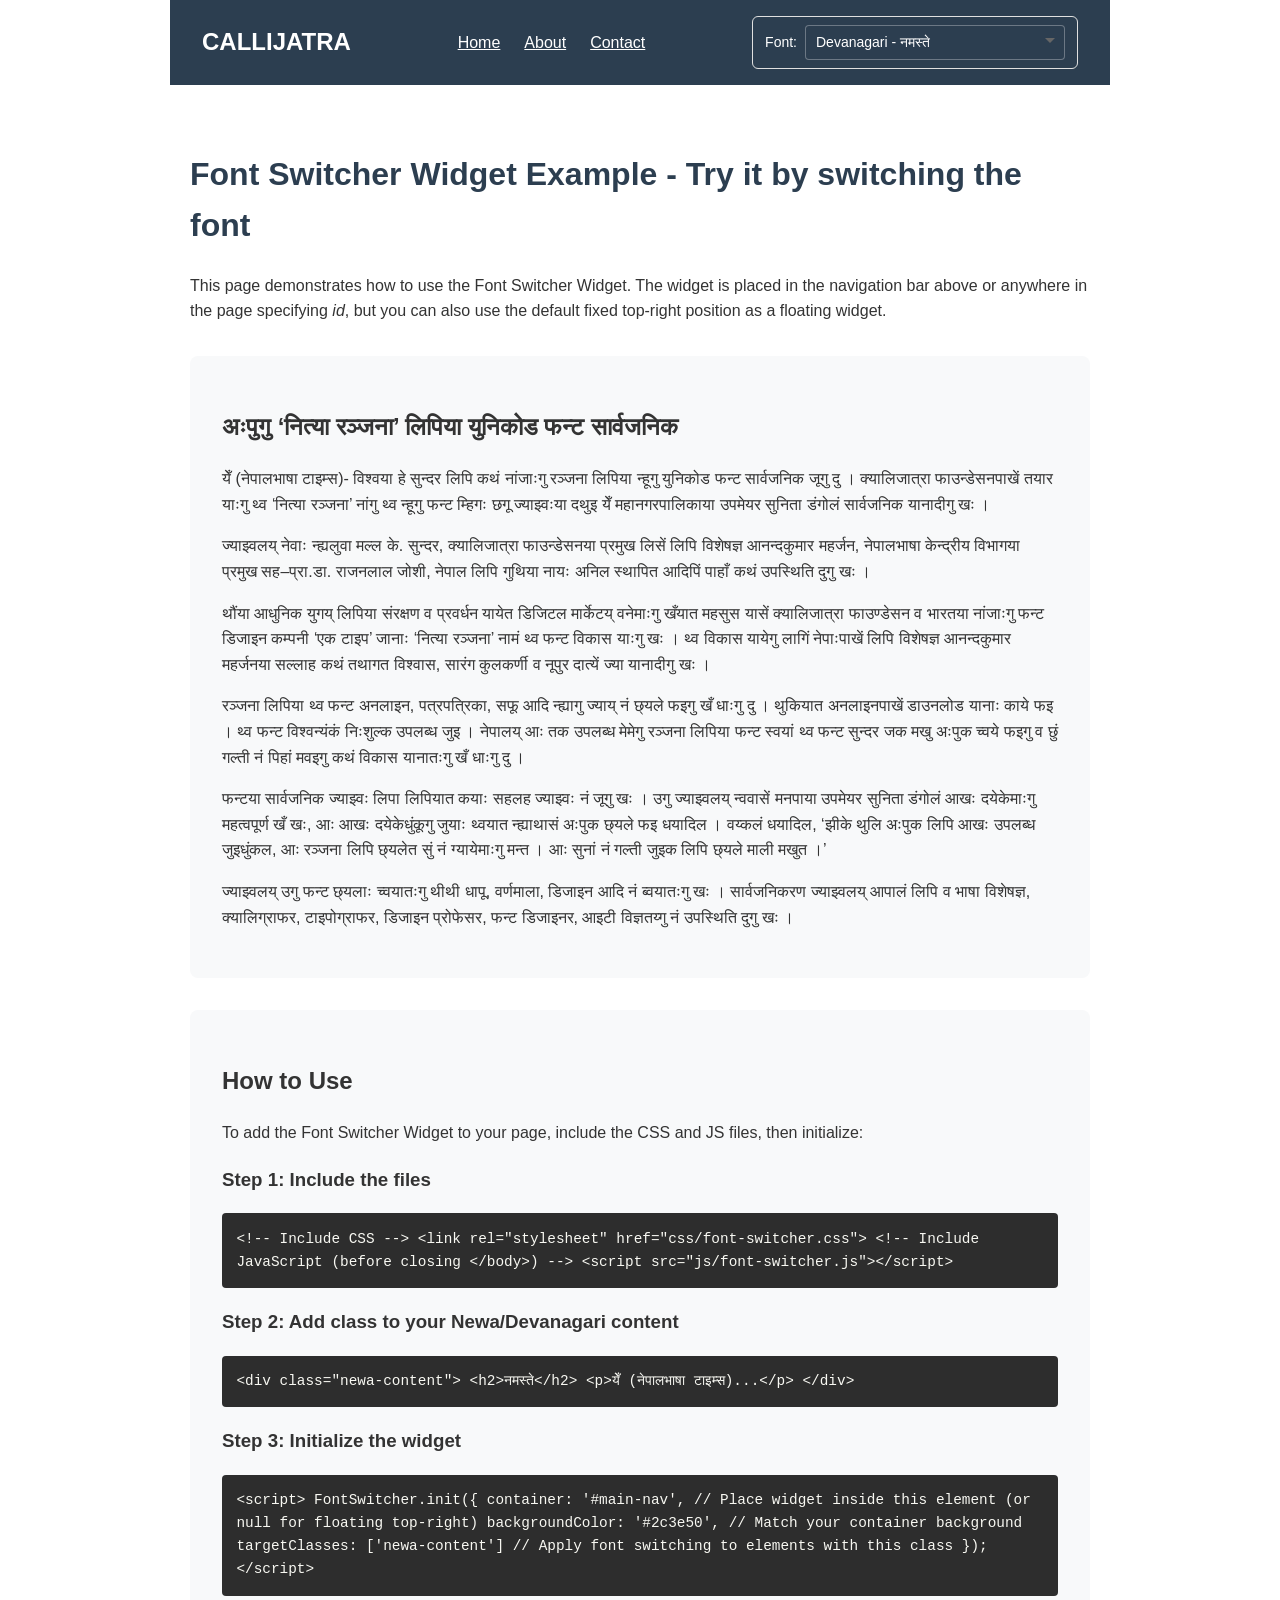
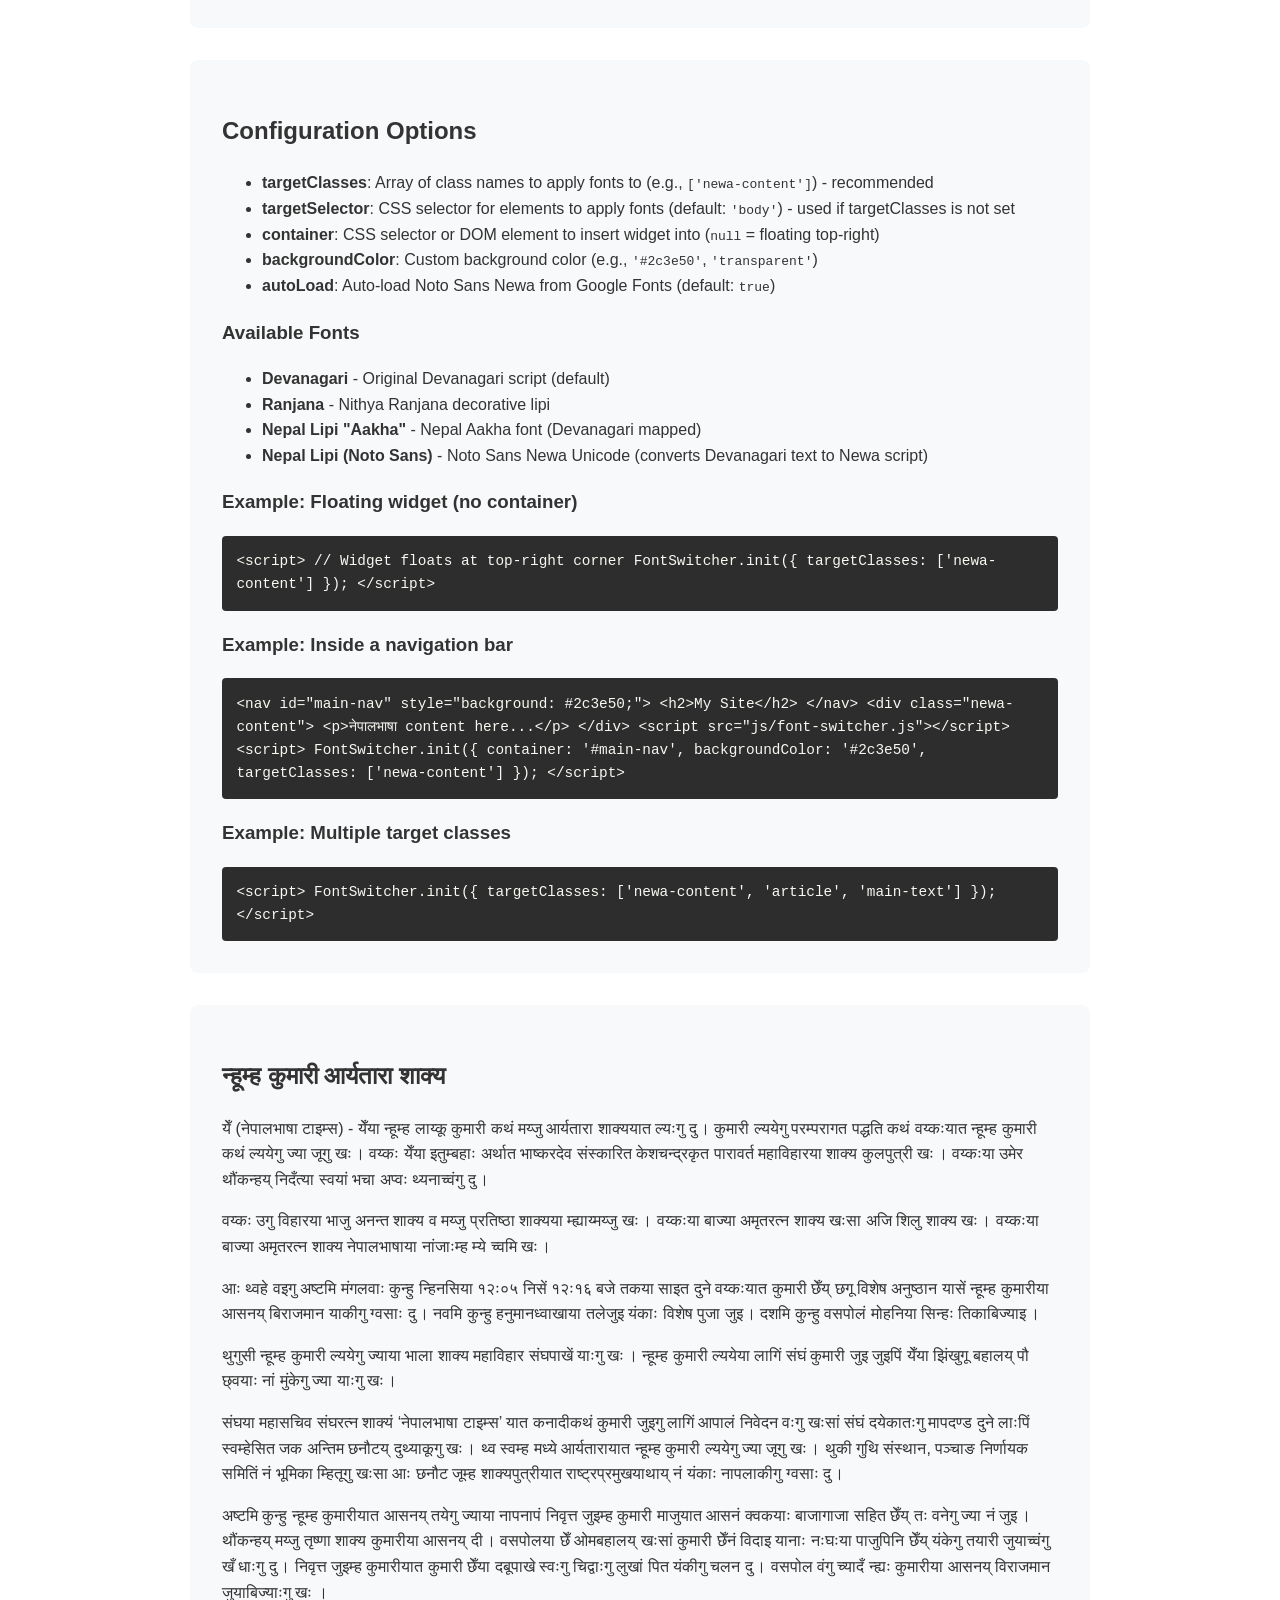
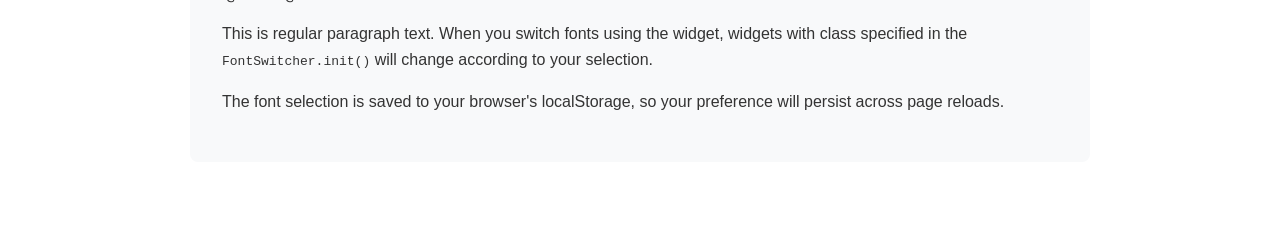
==== demo/index.html @ da8962c3 "Add custom font dropdown with previews, use NithyaRanjana and NepalAakha fonts - Replace select drop" ====
<!DOCTYPE html>
<html lang="en">
<head>
  <meta charset="UTF-8">
  <meta name="viewport" content="width=device-width, initial-scale=1.0">
  <title>Font Switcher Widget - Example</title>
  
  <!-- Include the font switcher CSS -->
  <link rel="stylesheet" href="css/font-switcher.css">
  
  <style>
    /* Your existing page styles */
    body {
      font-family: -apple-system, BlinkMacSystemFont, 'Segoe UI', Roboto, Oxygen, Ubuntu, Cantarell, sans-serif;
      max-width: 900px;
      margin: 0 auto;
      padding: 40px 20px;
      line-height: 1.6;
      color: #333;
      background: #fff;
    }
    
    /* Navigation bar example */
    .nav-bar {
      background: #2c3e50;
      color: white;
      padding: 1em 2em;
      margin: -40px -20px 2em -20px;
      display: flex;
      justify-content: space-between;
      align-items: center;
    }
    
    .nav-bar h2 {
      margin: 0;
      color: white;
    }
    
    .nav-links {
      display: flex;
      gap: 1.5em;
      list-style: none;
      margin: 0;
      padding: 0;
    }
    
    h1 {
      color: #2c3e50;
      margin-top: 2em;
    }
    
    .content {
      background: #f8f9fa;
      padding: 2em;
      border-radius: 8px;
      margin: 2em 0;
      font-size: 1em;
    }
    
    .code-block {
      background: #2d2d2d;
      color: #f8f8f2;
      padding: 1em;
      border-radius: 4px;
      overflow-x: auto;
      font-family: 'Courier New', monospace;
      font-size: 0.9em;
    }
  </style>
</head>
<body>
  <!-- Example: Navigation bar with font switcher -->
  <nav class="nav-bar" id="main-nav">
    <h2>CALLIJATRA</h2>
    <ul class="nav-links">
      <li><a href="#" style="color: white;">Home</a></li>
      <li><a href="#" style="color: white;">About</a></li>
      <li><a href="#" style="color: white;">Contact</a></li>
      <!-- Font switcher will be inserted here -->
    </ul>
  </nav>

  <header>
    <h1>Font Switcher Widget Example - Try it by switching the font</h1>
    <p>This page demonstrates how to use the Font Switcher Widget. The widget is placed in the navigation bar above or anywhere in the page specifying <em>id</em>, but you can also use the default fixed top-right position as a floating widget.</p>
    <div id="header-content"></div>
</header>

  <div class="content newa-content">
    <h2>अःपुगु ‘नित्या रञ्जना’ लिपिया युनिकोड फन्ट सार्वजनिक</h2>
    <p>येँ (नेपालभाषा टाइम्स)- विश्वया हे सुन्दर लिपि कथं नांजाःगु रञ्जना लिपिया न्हूगु युनिकोड फन्ट सार्वजनिक जूगु दु । क्यालिजात्रा फाउन्डेसनपाखें तयार याःगु थ्व ‘नित्या रञ्जना’ नांगु थ्व न्हूगु फन्ट म्हिगः छगू ज्याझ्वःया दथुइ येँ महानगरपालिकाया उपमेयर सुनिता डंगोलं सार्वजनिक यानादीगु खः ।</p>
    <p>ज्याझ्वलय् नेवाः न्ह्यलुवा मल्ल के. सुन्दर, क्यालिजात्रा फाउन्डेसनया प्रमुख लिसें लिपि विशेषज्ञ आनन्दकुमार महर्जन, नेपालभाषा केन्द्रीय विभागया प्रमुख सह–प्रा.डा. राजनलाल जोशी, नेपाल लिपि गुथिया नायः अनिल स्थापित आदिपिं पाहाँ कथं उपस्थिति दुगु खः ।</p>
    <p>थौंया आधुनिक युगय् लिपिया संरक्षण व प्रवर्धन यायेत डिजिटल मार्केटय् वनेमाःगु खँयात महसुस यासें क्यालिजात्रा फाउण्डेसन व भारतया नांजाःगु फन्ट डिजाइन कम्पनी ‘एक टाइप’ जानाः ‘नित्या रञ्जना’ नामं थ्व फन्ट विकास याःगु खः । थ्व विकास यायेगु लागिं नेपाःपाखें लिपि विशेषज्ञ आनन्दकुमार महर्जनया सल्लाह कथं तथागत विश्वास, सारंग कुलकर्णी व नूपुर दात्यें ज्या यानादीगु खः ।</p>
    <p>रञ्जना लिपिया थ्व फन्ट अनलाइन, पत्रपत्रिका, सफू आदि न्ह्यागु ज्याय् नं छ्यले फइगु खँ धाःगु दु । थुकियात अनलाइनपाखें डाउनलोड यानाः काये फइ । थ्व फन्ट विश्वन्यंकं निःशुल्क उपलब्ध जुइ । नेपालय् आः तक उपलब्ध मेमेगु रञ्जना लिपिया फन्ट स्वयां थ्व फन्ट सुन्दर जक मखु अःपुक च्वये फइगु व छुं गल्ती नं पिहां मवइगु कथं विकास यानातःगु खँ धाःगु दु ।</p>
    <p>फन्टया सार्वजनिक ज्याझ्वः लिपा लिपियात कयाः सहलह ज्याझ्वः नं जूगु खः । उगु ज्याझ्वलय् न्ववासें मनपाया उपमेयर सुनिता डंगोलं आखः दयेकेमाःगु महत्वपूर्ण खँ खः, आः आखः दयेकेधुंकूगु जुयाः थ्वयात न्ह्याथासं अःपुक छ्यले फइ धयादिल । वय्कलं धयादिल, ‘झीके थुलि अःपुक लिपि आखः उपलब्ध जुइधुंकल, आः रञ्जना लिपि छ्यलेत सुं नं ग्यायेमाःगु मन्त । आः सुनां नं गल्ती जुइक लिपि छ्यले माली मखुत ।’</p>
    <p>ज्याझ्वलय् उगु फन्ट छ्यलाः च्वयातःगु थीथी धापू, वर्णमाला, डिजाइन आदि नं ब्वयातःगु खः । सार्वजनिकरण ज्याझ्वलय् आपालं लिपि व भाषा विशेषज्ञ, क्यालिग्राफर, टाइपोग्राफर, डिजाइन प्रोफेसर, फन्ट डिजाइनर, आइटी विज्ञतय्गु नं उपस्थिति दुगु खः ।</p>
</div>

  <div class="content">
    <h2>How to Use</h2>
    <p>To add the Font Switcher Widget to your page, include the CSS and JS files, then initialize:</p>

    <h3>Step 1: Include the files</h3>
    <div class="code-block">
&lt;!-- Include CSS --&gt;
&lt;link rel="stylesheet" href="css/font-switcher.css"&gt;

&lt;!-- Include JavaScript (before closing &lt;/body&gt;) --&gt;
&lt;script src="js/font-switcher.js"&gt;&lt;/script&gt;
    </div>

    <h3>Step 2: Add class to your Newa/Devanagari content</h3>
    <div class="code-block">
&lt;div class="newa-content"&gt;
  &lt;h2&gt;नमस्ते&lt;/h2&gt;
  &lt;p&gt;येँ (नेपालभाषा टाइम्स)...&lt;/p&gt;
&lt;/div&gt;
    </div>

    <h3>Step 3: Initialize the widget</h3>
    <div class="code-block">
&lt;script&gt;
  FontSwitcher.init({
    container: '#main-nav',           // Place widget inside this element (or null for floating top-right)
    backgroundColor: '#2c3e50',       // Match your container background
    targetClasses: ['newa-content']   // Apply font switching to elements with this class
  });
&lt;/script&gt;
    </div>
  </div>

  <div class="content">
    <h2>Configuration Options</h2>
    <ul>
      <li><strong>targetClasses</strong>: Array of class names to apply fonts to (e.g., <code>['newa-content']</code>) - recommended</li>
      <li><strong>targetSelector</strong>: CSS selector for elements to apply fonts (default: <code>'body'</code>) - used if targetClasses is not set</li>
      <li><strong>container</strong>: CSS selector or DOM element to insert widget into (<code>null</code> = floating top-right)</li>
      <li><strong>backgroundColor</strong>: Custom background color (e.g., <code>'#2c3e50'</code>, <code>'transparent'</code>)</li>
      <li><strong>autoLoad</strong>: Auto-load Noto Sans Newa from Google Fonts (default: <code>true</code>)</li>
    </ul>

    <h3>Available Fonts</h3>
    <ul>
      <li><strong>Devanagari</strong> - Original Devanagari script (default)</li>
      <li><strong>Ranjana</strong> - Nithya Ranjana decorative lipi</li>
      <li><strong>Nepal Lipi "Aakha"</strong> - Nepal Aakha font (Devanagari mapped)</li>
      <li><strong>Nepal Lipi (Noto Sans)</strong> - Noto Sans Newa Unicode (converts Devanagari text to Newa script)</li>
    </ul>

    <h3>Example: Floating widget (no container)</h3>
    <div class="code-block">
&lt;script&gt;
  // Widget floats at top-right corner
  FontSwitcher.init({
    targetClasses: ['newa-content']
  });
&lt;/script&gt;
    </div>

    <h3>Example: Inside a navigation bar</h3>
    <div class="code-block">
&lt;nav id="main-nav" style="background: #2c3e50;"&gt;
  &lt;h2&gt;My Site&lt;/h2&gt;
&lt;/nav&gt;

&lt;div class="newa-content"&gt;
  &lt;p&gt;नेपालभाषा content here...&lt;/p&gt;
&lt;/div&gt;

&lt;script src="js/font-switcher.js"&gt;&lt;/script&gt;
&lt;script&gt;
  FontSwitcher.init({
    container: '#main-nav',
    backgroundColor: '#2c3e50',
    targetClasses: ['newa-content']
  });
&lt;/script&gt;
    </div>

    <h3>Example: Multiple target classes</h3>
    <div class="code-block">
&lt;script&gt;
  FontSwitcher.init({
    targetClasses: ['newa-content', 'article', 'main-text']
  });
&lt;/script&gt;
    </div>
  </div>

  <div class="content">
    <h2 class = "newa-content">न्हूम्ह कुमारी आर्यतारा शाक्य</h2>
    <p class = "newa-content">येँ (नेपालभाषा टाइम्स) - येँया न्हूम्ह लाय्कू कुमारी कथं मय्जु आर्यतारा शाक्ययात ल्यःगु दु । कुमारी ल्ययेगु परम्परागत पद्धति कथं वय्कःयात न्हूम्ह कुमारी कथं ल्ययेगु ज्या जूगु खः । वय्कः येँया इतुम्बहाः अर्थात भाष्करदेव संस्कारित केशचन्द्रकृत पारावर्त महाविहारया शाक्य कुलपुत्री खः । वय्कःया उमेर थौंकन्हय् निदँत्या स्वयां भचा अप्वः थ्यनाच्वंगु दु ।</p>
    <p class = "newa-content">वय्कः उगु विहारया भाजु अनन्त शाक्य व मय्जु प्रतिष्ठा शाक्यया म्ह्याय्मय्जु खः । वय्कःया बाज्या अमृतरत्न शाक्य खःसा अजि शिलु शाक्य खः । वय्कःया बाज्या अमृतरत्न शाक्य नेपालभाषाया नांजाःम्ह म्ये च्वमि खः ।</p>
    <p class = "newa-content">आः थ्वहे वइगु अष्टमि मंगलवाः कुन्हु न्हिनसिया १२ः०५ निसें १२ः१६ बजे तकया साइत दुने वय्कःयात कुमारी छेँय् छगू विशेष अनुष्ठान यासें न्हूम्ह कुमारीया आसनय् बिराजमान याकीगु ग्वसाः दु । नवमि कुन्हु हनुमानध्वाखाया तलेजुइ यंकाः विशेष पुजा जुइ । दशमि कुन्हु वसपोलं मोहनिया सिन्हः तिकाबिज्याइ ।</p>
    <p class = "newa-content">थुगुसी न्हूम्ह कुमारी ल्ययेगु ज्याया भाला शाक्य महाविहार संघपाखें याःगु खः । न्हूम्ह कुमारी ल्ययेया लागिं संघं कुमारी जुइ जुइपिं येँया झिंखुगू बहालय् पौ छ्वयाः नां मुंकेगु ज्या याःगु खः ।</p>
    <p class = "newa-content">संघया महासचिव संघरत्न शाक्यं ‘नेपालभाषा टाइम्स’ यात कनादीकथं कुमारी जुइगु लागिं आपालं निवेदन वःगु खःसां संघं दयेकातःगु मापदण्ड दुने लाःपिं स्वम्हेसित जक अन्तिम छनौटय् दुथ्याकूगु खः । थ्व स्वम्ह मध्ये आर्यतारायात न्हूम्ह कुमारी ल्ययेगु ज्या जूगु खः । थुकी गुथि संस्थान, पञ्चाङ निर्णायक समितिं नं भूमिका म्हितूगु खःसा आः छनौट जूम्ह शाक्यपुत्रीयात राष्ट्रप्रमुखयाथाय् नं यंकाः नापलाकीगु ग्वसाः दु ।</p>
    <p class = "newa-content">अष्टमि कुन्हु न्हूम्ह कुमारीयात आसनय् तयेगु ज्याया नापनापं निवृत्त जुइम्ह कुमारी माजुयात आसनं क्वकयाः बाजागाजा सहित छेँय् तः वनेगु ज्या नं जुइ । थौंकन्हय् मय्जु तृष्णा शाक्य कुमारीया आसनय् दी । वसपोलया छेँ ओमबहालय् खःसां कुमारी छेँनं विदाइ यानाः नःघःया पाजुपिनि छेँय् यंकेगु तयारी जुयाच्वंगु खँ धाःगु दु । निवृत्त जुइम्ह कुमारीयात कुमारी छेँया दबूपाखे स्वःगु चिद्वाःगु लुखां पित यंकीगु चलन दु । वसपोल वंगु च्यादँ न्ह्यः कुमारीया आसनय् विराजमान जुयाबिज्याःगु खः ।</p>
    <p>This is regular paragraph text. When you switch fonts using the widget, widgets with class specified in the <code>FontSwitcher.init()</code> will change according to your selection.</p>
    <p>The font selection is saved to your browser's localStorage, so your preference will persist across page reloads.</p>
  </div>

  <!-- Include the font switcher JavaScript -->
  <script src="js/font-switcher.js"></script>
  
  <!-- Initialize the widget -->
  <script>
    // Example: Place widget in navigation bar with matching background
    // Insert into the nav-links ul so it appears with other nav items
    FontSwitcher.init({
      container: '#main-nav',  // Insert into navigation links list
      backgroundColor: '#2c3e50',  // Match navigation background (auto-adjusts text to white)
      targetClasses: ['newa-content']  // Apply fonts to elements with 'content' class
    });
    
    // Alternative: Default fixed position (top-right corner)
    // FontSwitcher.init({
    //   targetClasses: ['content']
    // });
  </script>
</body>
</html>
---- demo/css/font-switcher.css ----
/* Font Switcher Widget Styles */

/* Nithya Ranjana font definitions */
@font-face {
  font-family: 'NithyaRanjana';
  src:  url('https://cdn.staticdelivr.com/gh/callijatra/nithya-ranjana-webfont1/main/fonts/NithyaRanjanaDU-Regular.otf') format('otf'),
        url('https://cdn.staticdelivr.com/gh/callijatra/nithya-ranjana-webfont1/main/fonts/NithyaRanjanaDU-Regular.woff2') format('woff2'),
        url('https://cdn.staticdelivr.com/gh/callijatra/nithya-ranjana-webfont1/main/fonts/NithyaRanjanaDU-Regular.woff') format('woff');
  font-weight: 100;
  font-display: swap;
}
/* Nepa Aakha font */
@font-face {
  font-family: 'NewaAakha';
  src:  url('https://cdn.staticdelivr.com/gh/dibeshpradhan/newa-font-switch-widget/main/demo/font/NEPAL%20AAKHA.otf') format('otf'),
        url('https://cdn.staticdelivr.com/gh/dibeshpradhan/newa-font-switch-widget/main/demo/font/NEPAL%20AAKHA.woff') format('woff'),
        url('https://cdn.staticdelivr.com/gh/dibeshpradhan/newa-font-switch-widget/main/demo/font/NEPAL%20AAKHA.woff2') format('woff2');
  font-weight: 100;
  font-display: swap;
}
/* Noto Sans Newa is loaded via Google Fonts link in JavaScript */

/* Widget container - base styles */
.font-switcher-container {
  display: flex;
  align-items: center;
  gap: 8px;
  background: #ffffff;
  border: 1px solid #e0e0e0;
  border-radius: 6px;
  padding: 8px 12px;
  font-family: -apple-system, BlinkMacSystemFont, 'Segoe UI', Roboto, Oxygen, Ubuntu, Cantarell, sans-serif;
  font-size: 14px;
  line-height: 1.5;
}

/* Fixed positioning (default - top-right corner) */
.font-switcher-fixed {
  position: fixed;
  top: 20px;
  right: 20px;
  z-index: 10000;
  box-shadow: 0 2px 8px rgba(0, 0, 0, 0.1);
}

/* Inline placement (when inserted into a custom container) */
.font-switcher-inline {
  position: relative;
  display: inline-flex;
  box-shadow: none;
  flex-shrink: 0; /* Prevent shrinking in flex containers */
}

/* Widget label */
.font-switcher-label {
  color: #333;
  font-weight: 500;
  margin: 0;
  white-space: nowrap;
}

/* Custom dropdown */
.font-switcher-dropdown {
  position: relative;
  min-width: 260px;
}

.font-switcher-selected {
  padding: 6px 28px 6px 10px;
  border: 1px solid #d0d0d0;
  border-radius: 4px;
  background: #ffffff;
  color: #333;
  font-size: 14px;
  cursor: pointer;
  white-space: nowrap;
  overflow: hidden;
  text-overflow: ellipsis;
  transition: border-color 0.2s, box-shadow 0.2s;
}

.font-switcher-selected::after {
  content: '';
  position: absolute;
  right: 10px;
  top: 50%;
  transform: translateY(-50%);
  border: 5px solid transparent;
  border-top-color: #666;
}

.font-switcher-open .font-switcher-selected::after {
  border-top-color: transparent;
  border-bottom-color: #666;
  transform: translateY(-80%);
}

.font-switcher-selected:hover {
  border-color: #999;
}

.font-switcher-dropdown:focus .font-switcher-selected {
  border-color: #4a90e2;
  box-shadow: 0 0 0 3px rgba(74, 144, 226, 0.1);
}

.font-switcher-options {
  display: none;
  position: absolute;
  top: 100%;
  left: 0;
  right: 0;
  margin-top: 4px;
  background: #ffffff;
  border: 1px solid #d0d0d0;
  border-radius: 4px;
  box-shadow: 0 4px 12px rgba(0, 0, 0, 0.15);
  z-index: 10001;
  overflow: hidden;
}

.font-switcher-open .font-switcher-options {
  display: block;
}

.font-switcher-option {
  display: flex;
  justify-content: space-between;
  align-items: center;
  padding: 8px 12px;
  cursor: pointer;
  transition: background-color 0.15s;
  gap: 12px;
}

.font-switcher-option:hover {
  background: #f0f4ff;
}

.font-switcher-option-active {
  background: #e8f0fe;
}

.font-switcher-option-name {
  font-size: 13px;
  color: #333;
  white-space: nowrap;
}

.font-switcher-option-preview {
  font-size: 16px;
  color: #555;
  white-space: nowrap;
}

/* Font utility classes (for manual application if needed) */
.font-switcher-ranjana {
  font-family: 'NithyaRanjana', sans-serif !important;
}

.font-switcher-newa {
  font-family: 'NewaAakha', sans-serif !important;
}

.font-switcher-notoNewa {
  font-family: 'Noto Sans Newa', sans-serif !important;
}

/* Responsive adjustments */
@media (max-width: 768px) {
  .font-switcher-fixed {
    top: 10px;
    right: 10px;
  }

  .font-switcher-container {
    padding: 6px 10px;
    font-size: 13px;
  }

  .font-switcher-dropdown {
    min-width: 200px;
  }

  .font-switcher-selected {
    padding: 5px 24px 5px 8px;
    font-size: 13px;
  }
}

/* High contrast mode support */
@media (prefers-contrast: high) {
  .font-switcher-container {
    border-width: 2px;
    border-color: #000;
  }

  .font-switcher-selected {
    border-width: 2px;
  }
}

/* Dark mode support */
@media (prefers-color-scheme: dark) {
  .font-switcher-container {
    background: #2d2d2d;
    border-color: #444;
    color: #e0e0e0;
  }

  .font-switcher-label {
    color: #e0e0e0;
  }

  .font-switcher-selected {
    background: #2d2d2d;
    border-color: #555;
    color: #e0e0e0;
  }

  .font-switcher-selected:hover {
    border-color: #777;
  }

  .font-switcher-selected::after {
    border-top-color: #aaa;
  }

  .font-switcher-options {
    background: #2d2d2d;
    border-color: #555;
  }

  .font-switcher-option:hover {
    background: #3a3a3a;
  }

  .font-switcher-option-active {
    background: #404040;
  }

  .font-switcher-option-name {
    color: #e0e0e0;
  }

  .font-switcher-option-preview {
    color: #ccc;
  }
}
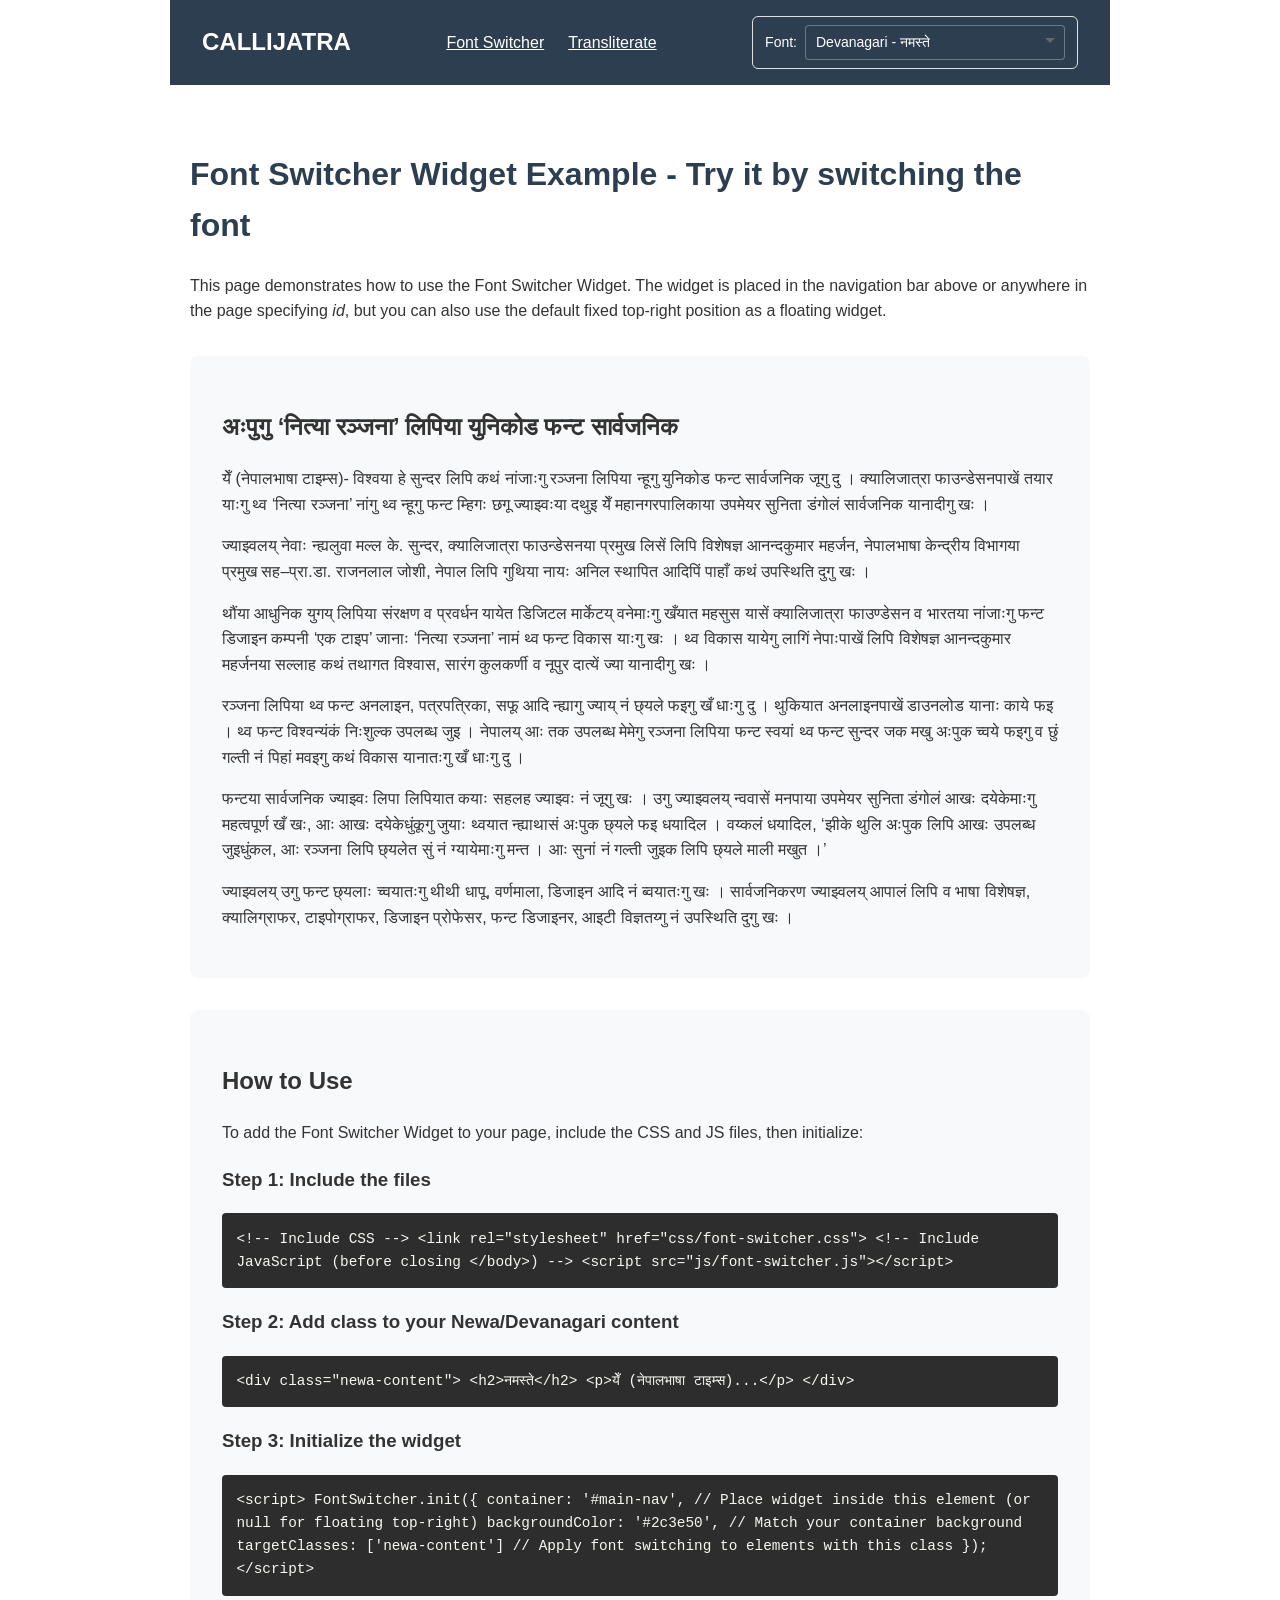
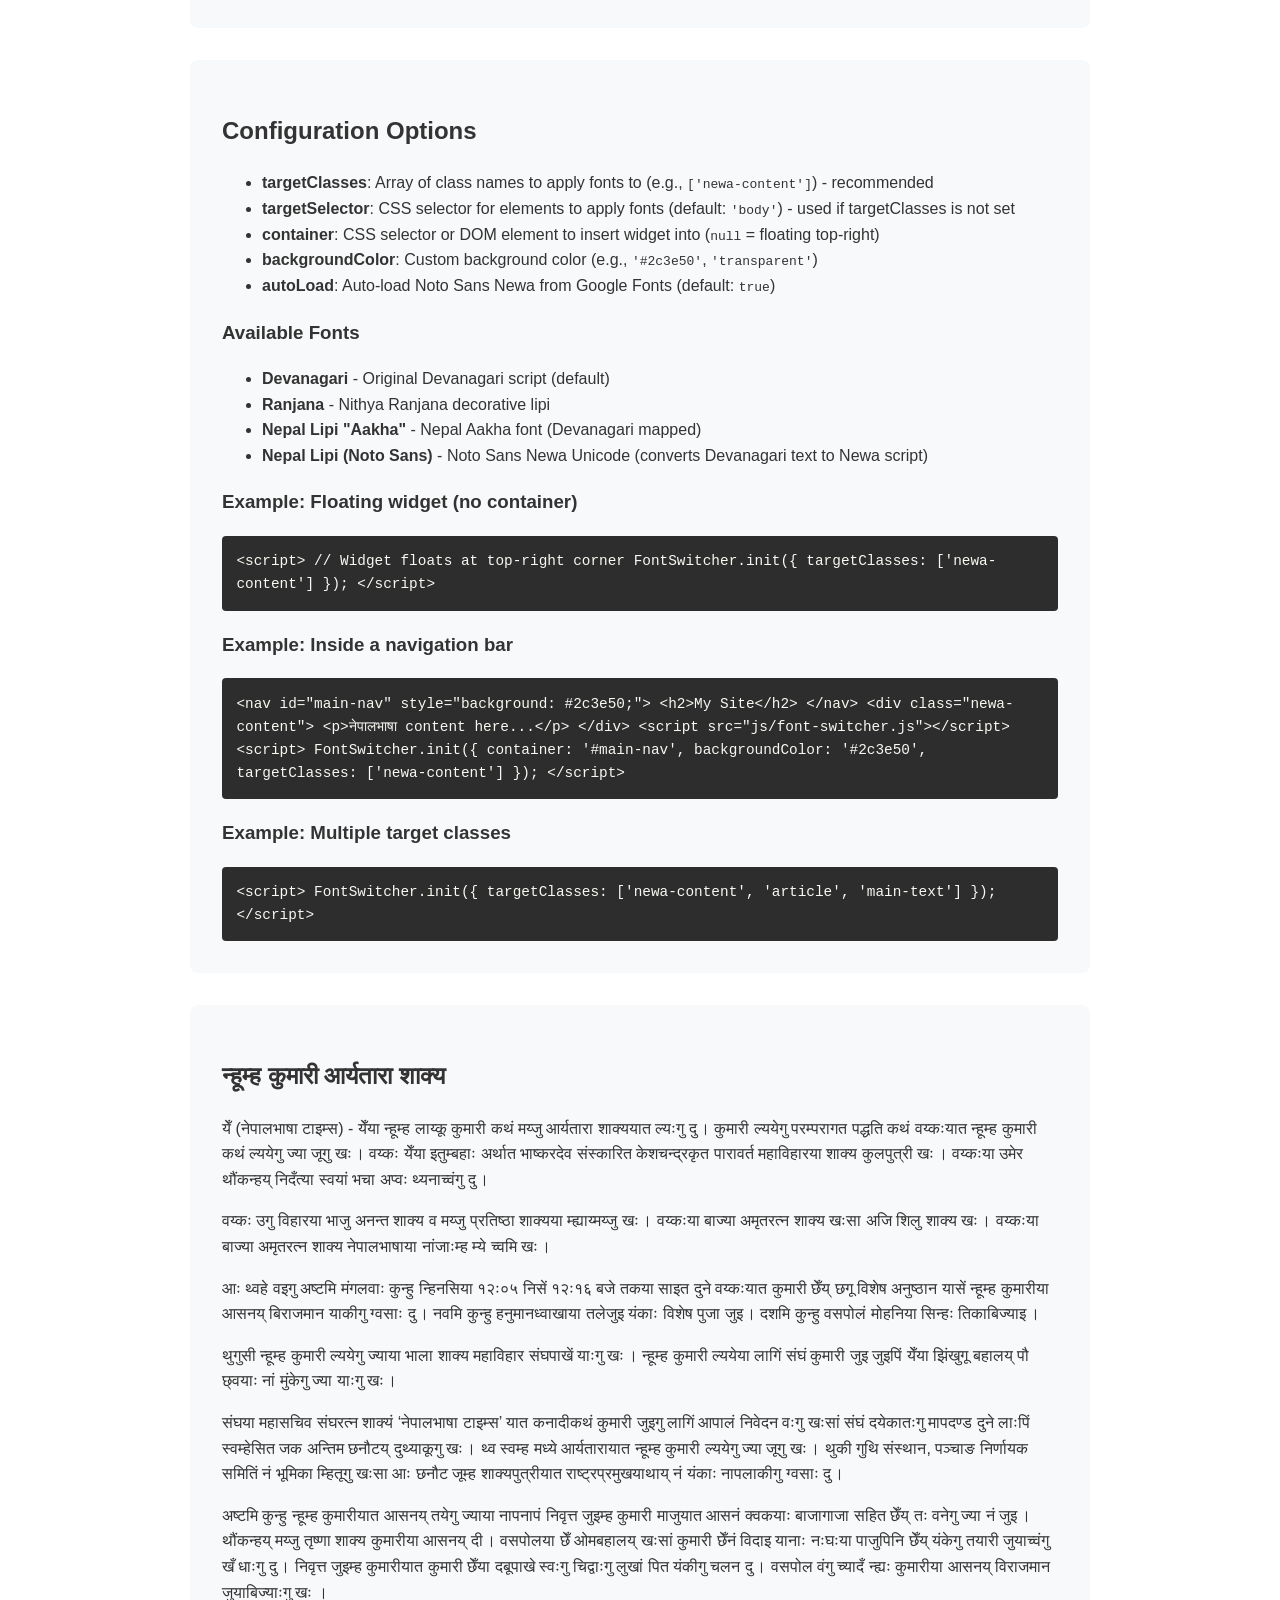
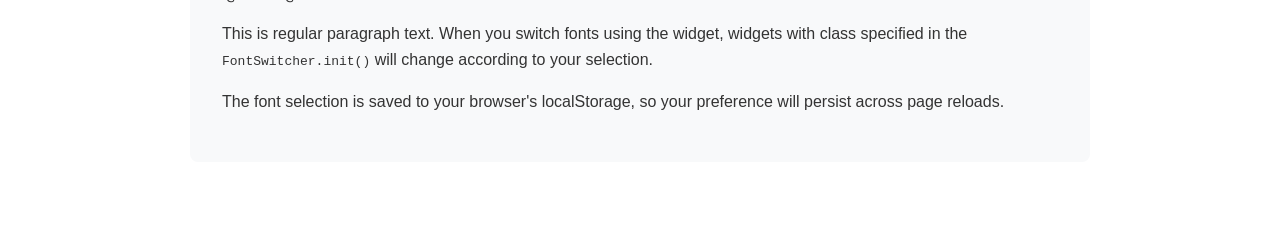
==== commit b42a07f7: "- added transliteration for devanagari and nepal lipi. - added dictionary for both devanagari and ne" ====
--- a/demo/index.html
+++ b/demo/index.html
@@ -73,9 +73,8 @@
   <nav class="nav-bar" id="main-nav">
     <h2>CALLIJATRA</h2>
     <ul class="nav-links">
-      <li><a href="#" style="color: white;">Home</a></li>
-      <li><a href="#" style="color: white;">About</a></li>
-      <li><a href="#" style="color: white;">Contact</a></li>
+      <li><a href="index.html" style="color: white;">Font Switcher</a></li>
+      <li><a href="transliterate.html" style="color: white;">Transliterate</a></li>
       <!-- Font switcher will be inserted here -->
     </ul>
   </nav>
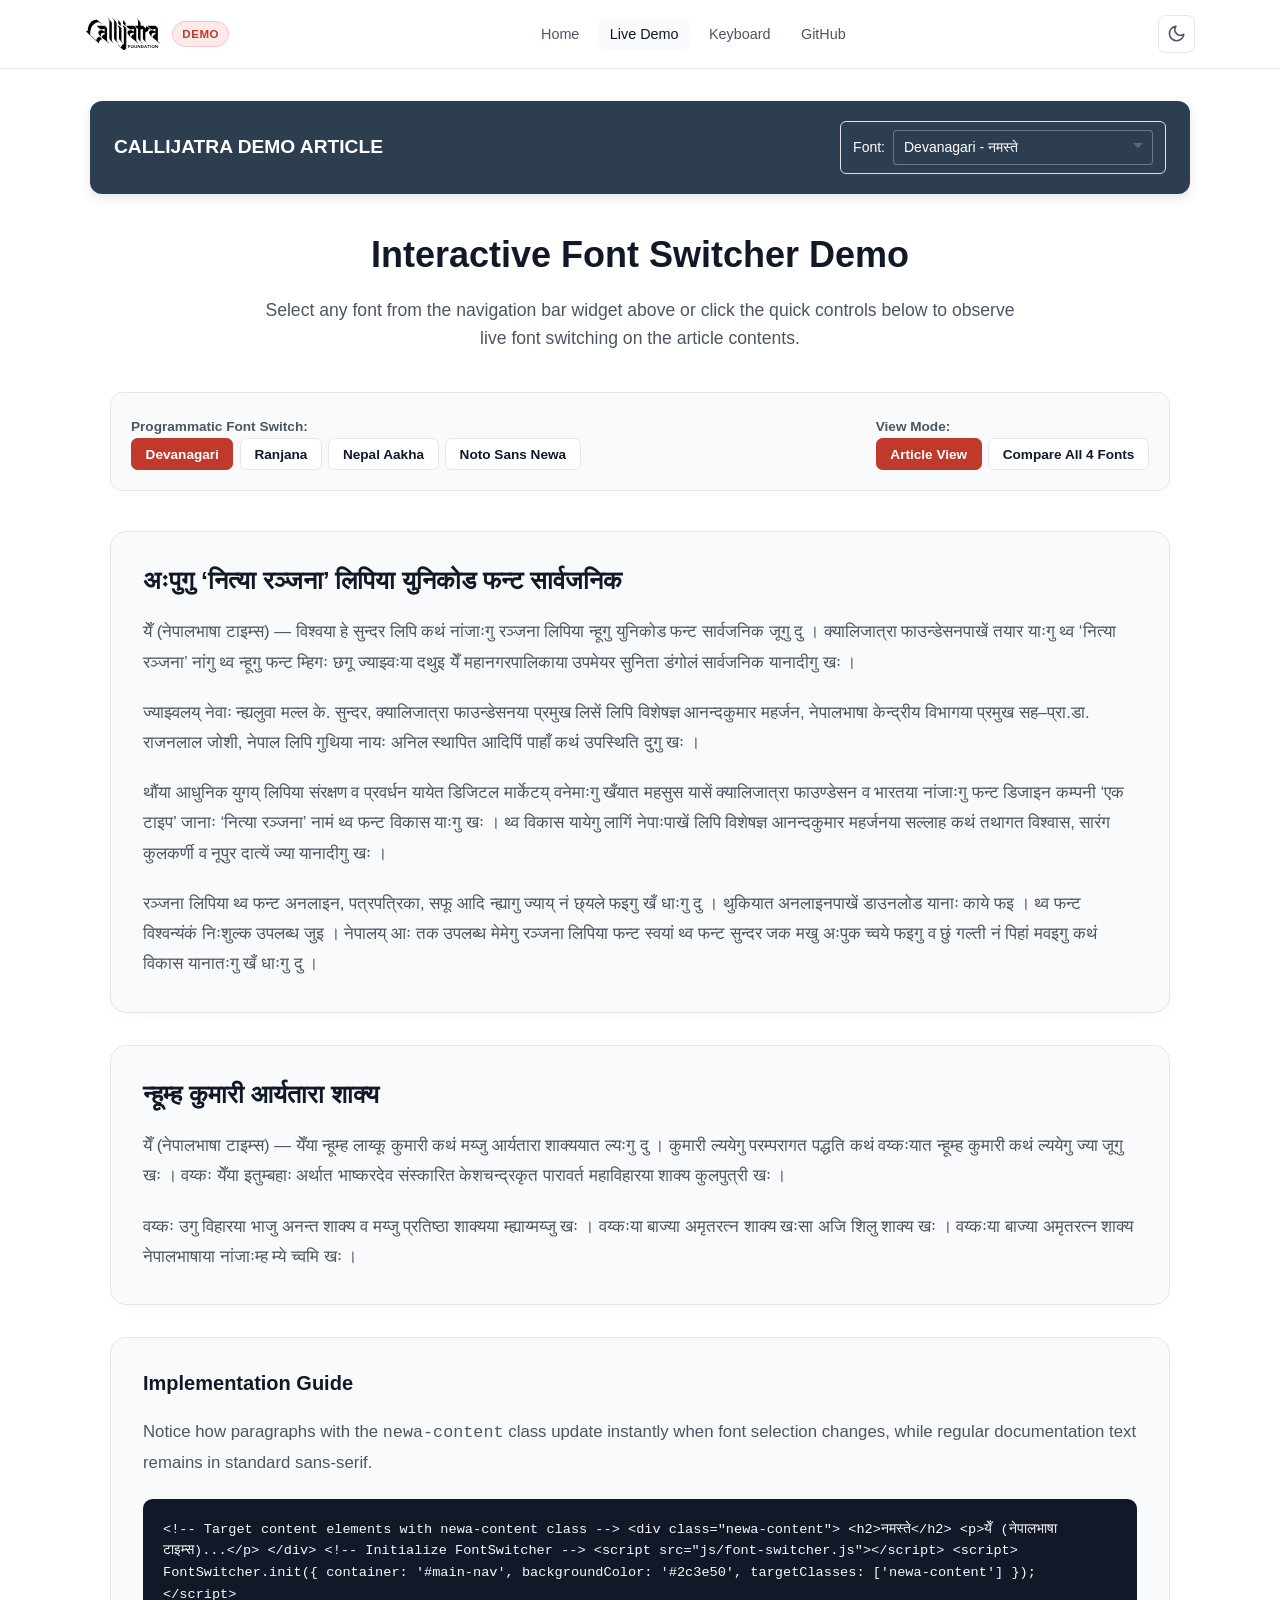
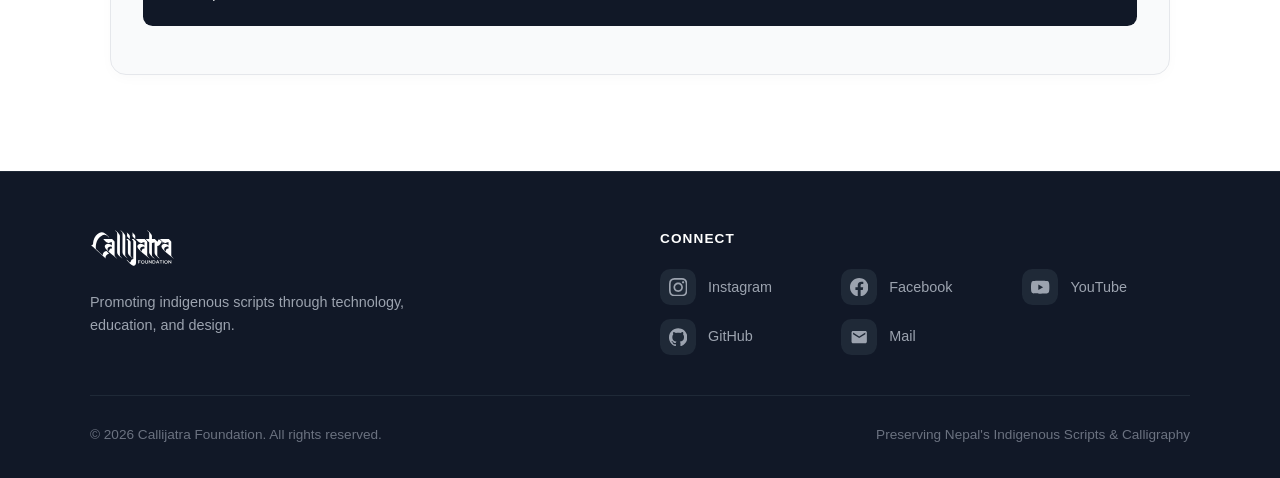
==== commit f7e51baf: "feat: align styling with Callijatra branding, responsive menu, dark mode toggle, and mail icon" ====
--- a/demo/index.html
+++ b/demo/index.html
@@ -3,169 +3,602 @@
 <head>
   <meta charset="UTF-8">
   <meta name="viewport" content="width=device-width, initial-scale=1.0">
-  <title>Font Switcher Widget - Example</title>
-  
-  <!-- Include the font switcher CSS -->
+  <title>Font Switcher Widget — Interactive Demo — Callijatra</title>
+  <meta name="description" content="Interactive live demo of the Font Switcher Widget by Callijatra Foundation for switching between Devanagari, Nithya Ranjana, Nepal Lipi Aakha, and Noto Sans Newa.">
+
+  <link rel="icon" href="images/callijatra_logo.svg" type="image/svg+xml">
+
+  <!-- Include Font Switcher Widget CSS -->
   <link rel="stylesheet" href="css/font-switcher.css">
-  
+
+  <!-- Prevent dark mode flash -->
+  <script>
+    (function () {
+      const saved = localStorage.getItem('theme');
+      const prefersDark = window.matchMedia('(prefers-color-scheme: dark)').matches;
+      if (saved === 'dark' || (!saved && prefersDark)) {
+        document.documentElement.classList.add('dark');
+      }
+    })();
+  </script>
+
   <style>
-    /* Your existing page styles */
+    .hidden {
+      display: none !important;
+    }
+
+    :root {
+      --font-sans: -apple-system, BlinkMacSystemFont, "Segoe UI", Roboto, sans-serif;
+      --font-mono: ui-monospace, SFMono-Regular, Menlo, Monaco, Consolas, monospace;
+      
+      --brand: #c0392b;
+      --brand-hover: #a93226;
+      --brand-subtle: #fbeae9;
+      --brand-subtle-border: #f5c6cb;
+      
+      --bg-main: #ffffff;
+      --bg-card: #f9fafb;
+      --bg-nav: #2c3e50;
+      --border-color: #e5e7eb;
+      --text-main: #111827;
+      --text-muted: #4b5563;
+      --text-subtle: #6b7280;
+    }
+
+    html.dark {
+      --brand-subtle: #3b1212;
+      --brand-subtle-border: #7f1d1d;
+      
+      --bg-main: #030712;
+      --bg-card: #111827;
+      --bg-nav: #0f172a;
+      --border-color: #1f2937;
+      --text-main: #f9fafb;
+      --text-muted: #9ca3af;
+      --text-subtle: #6b7280;
+    }
+
+    * { box-sizing: border-box; margin: 0; padding: 0; }
+    
     body {
-      font-family: -apple-system, BlinkMacSystemFont, 'Segoe UI', Roboto, Oxygen, Ubuntu, Cantarell, sans-serif;
-      max-width: 900px;
+      font-family: var(--font-sans);
+      background-color: var(--bg-main);
+      color: var(--text-main);
+      line-height: 1.6;
+      transition: background-color 0.2s, color 0.2s;
+    }
+
+    /* Navbar matching Callijatra Foundation */
+    .navbar {
+      position: sticky;
+      top: 0;
+      z-index: 50;
+      background-color: rgba(255, 255, 255, 0.95);
+      backdrop-filter: blur(8px);
+      -webkit-backdrop-filter: blur(8px);
+      border-bottom: 1px solid var(--border-color);
+    }
+    html.dark .navbar {
+      background-color: rgba(3, 7, 18, 0.95);
+    }
+
+    .nav-container {
+      max-width: 1150px;
       margin: 0 auto;
-      padding: 40px 20px;
+      padding: 0 1.25rem;
+      height: 4.25rem;
+      display: flex;
+      align-items: center;
+      justify-content: space-between;
+    }
+
+    .brand-logo {
+      display: flex;
+      align-items: center;
+      gap: 0.6rem;
+      text-decoration: none;
+      color: var(--text-main);
+    }
+    .brand-logo img {
+      height: 2.25rem;
+      width: auto;
+    }
+    html.dark .brand-logo img {
+      filter: brightness(0) invert(1);
+    }
+
+    .brand-badge {
+      font-size: 0.72rem;
+      font-weight: 700;
+      text-transform: uppercase;
+      letter-spacing: 0.05em;
+      background-color: var(--brand-subtle);
+      color: var(--brand);
+      padding: 0.2rem 0.55rem;
+      border-radius: 9999px;
+      border: 1px solid var(--brand-subtle-border);
+    }
+
+    .nav-links-desktop {
+      display: flex;
+      align-items: center;
+      gap: 0.4rem;
+      list-style: none;
+    }
+    @media (max-width: 868px) {
+      .nav-links-desktop { display: none; }
+    }
+
+    .nav-link {
+      padding: 0.5rem 0.75rem;
+      border-radius: 0.5rem;
+      font-size: 0.9rem;
+      font-weight: 500;
+      color: var(--text-muted);
+      text-decoration: none;
+      transition: color 0.15s, background-color 0.15s;
+    }
+    .nav-link:hover, .nav-link.active {
+      color: var(--text-main);
+      background-color: var(--bg-card);
+    }
+
+    .nav-right {
+      display: flex;
+      align-items: center;
+      gap: 0.5rem;
+    }
+
+    .icon-btn {
+      padding: 0.5rem;
+      border-radius: 0.5rem;
+      border: 1px solid var(--border-color);
+      background: transparent;
+      color: var(--text-muted);
+      cursor: pointer;
+      display: flex;
+      align-items: center;
+      justify-content: center;
+    }
+    .icon-btn:hover {
+      background-color: var(--bg-card);
+      color: var(--text-main);
+    }
+
+    .hamburger-btn {
+      display: none;
+    }
+    @media (max-width: 868px) {
+      .hamburger-btn { display: flex; }
+    }
+
+    /* Mobile Drawer */
+    .mobile-menu {
+      display: none;
+      border-top: 1px solid var(--border-color);
+      background-color: var(--bg-main);
+      padding: 0.75rem 1.25rem 1.25rem;
+    }
+    .mobile-menu.open {
+      display: block;
+      animation: menuSlideDown 0.2s ease-out;
+    }
+    @keyframes menuSlideDown {
+      from { opacity: 0; transform: translateY(-8px); }
+      to { opacity: 1; transform: translateY(0); }
+    }
+
+    .mobile-menu-list {
+      display: flex;
+      flex-direction: column;
+      gap: 0.25rem;
+      list-style: none;
+    }
+
+    .mobile-nav-link {
+      display: block;
+      padding: 0.75rem 1rem;
+      border-radius: 0.5rem;
+      font-size: 0.95rem;
+      font-weight: 500;
+      color: var(--text-muted);
+      text-decoration: none;
+    }
+    .mobile-nav-link:hover, .mobile-nav-link.active {
+      background-color: var(--bg-card);
+      color: var(--text-main);
+    }
+
+    /* Container Demo Banner */
+    .nav-custom-bar {
+      background-color: var(--bg-nav);
+      color: #ffffff;
+      padding: 1.25rem 1.5rem;
+      border-radius: 0.75rem;
+      margin: 2rem auto;
+      max-width: 1100px;
+      display: flex;
+      align-items: center;
+      justify-content: space-between;
+      box-shadow: 0 4px 12px rgba(0,0,0,0.1);
+      flex-wrap: wrap;
+      gap: 1rem;
+    }
+
+    .nav-custom-bar h2 {
+      font-size: 1.2rem;
+      font-weight: 700;
+      color: #ffffff;
+      margin: 0;
+    }
+
+    /* Page Content */
+    .container {
+      max-width: 1100px;
+      margin: 0 auto;
+      padding: 0 1.25rem 4rem;
+    }
+
+    .demo-header {
+      text-align: center;
+      margin-bottom: 2.5rem;
+    }
+
+    .demo-title {
+      font-size: 2.25rem;
+      font-weight: 800;
+      margin-bottom: 0.75rem;
+      color: var(--text-main);
+    }
+    @media (max-width: 640px) {
+      .demo-title { font-size: 1.75rem; }
+    }
+
+    .demo-desc {
+      font-size: 1.1rem;
+      color: var(--text-muted);
+      max-width: 750px;
+      margin: 0 auto 1.5rem;
+    }
+    @media (max-width: 640px) {
+      .demo-desc { font-size: 0.95rem; }
+    }
+
+    /* Interactive Toolbar */
+    .interactive-bar {
+      background-color: var(--bg-card);
+      border: 1px solid var(--border-color);
+      border-radius: 0.75rem;
+      padding: 1.25rem;
+      margin-bottom: 2.5rem;
+      display: flex;
+      align-items: center;
+      justify-content: space-between;
+      flex-wrap: wrap;
+      gap: 1rem;
+    }
+
+    .btn-group {
+      display: flex;
+      gap: 0.4rem;
+      flex-wrap: wrap;
+    }
+
+    .btn-sm {
+      padding: 0.45rem 0.85rem;
+      border-radius: 0.4rem;
+      border: 1px solid var(--border-color);
+      background-color: var(--bg-main);
+      color: var(--text-main);
+      font-size: 0.85rem;
+      font-weight: 600;
+      cursor: pointer;
+      transition: all 0.15s;
+    }
+    .btn-sm:hover {
+      border-color: var(--brand);
+      color: var(--brand);
+    }
+    .btn-sm.active {
+      background-color: var(--brand);
+      color: #ffffff;
+      border-color: var(--brand);
+    }
+
+    /* Content Cards */
+    .content-box {
+      background-color: var(--bg-card);
+      border: 1px solid var(--border-color);
+      border-radius: 1rem;
+      padding: 2rem;
+      margin-bottom: 2rem;
+      box-shadow: 0 4px 15px -3px rgba(0,0,0,0.03);
+    }
+    @media (max-width: 640px) {
+      .content-box { padding: 1.25rem; }
+    }
+
+    .content-box h2 {
+      font-size: 1.55rem;
+      font-weight: 700;
+      margin-bottom: 1.25rem;
+      color: var(--text-main);
+      line-height: 1.35;
+    }
+    @media (max-width: 640px) {
+      .content-box h2 { font-size: 1.3rem; }
+    }
+
+    .content-box p {
+      font-size: 1.05rem;
+      line-height: 1.8;
+      color: var(--text-muted);
+      margin-bottom: 1.25rem;
+    }
+    @media (max-width: 640px) {
+      .content-box p { font-size: 0.95rem; }
+    }
+    .content-box p:last-child {
+      margin-bottom: 0;
+    }
+
+    /* Side-by-Side Comparison Grid */
+    .comparison-grid-view {
+      display: grid;
+      grid-template-columns: repeat(auto-fit, minmax(320px, 1fr));
+      gap: 1.5rem;
+      margin-bottom: 2rem;
+    }
+
+    .comparison-card {
+      background-color: var(--bg-card);
+      border: 1px solid var(--border-color);
+      border-radius: 0.85rem;
+      padding: 1.5rem;
+    }
+    .comparison-card-title {
+      font-size: 0.85rem;
+      font-weight: 700;
+      text-transform: uppercase;
+      letter-spacing: 0.05em;
+      color: var(--brand);
+      margin-bottom: 1rem;
+      padding-bottom: 0.5rem;
+      border-bottom: 1px solid var(--border-color);
+    }
+
+    .code-block {
+      background-color: #111827;
+      color: #f9fafb;
+      padding: 1.25rem;
+      border-radius: 0.6rem;
+      font-family: var(--font-mono);
+      font-size: 0.85rem;
       line-height: 1.6;
-      color: #333;
-      background: #fff;
-    }
-    
-    /* Navigation bar example */
-    .nav-bar {
-      background: #2c3e50;
-      color: white;
-      padding: 1em 2em;
-      margin: -40px -20px 2em -20px;
-      display: flex;
+      overflow-x: auto;
+      margin: 1rem 0;
+    }
+
+    /* Footer matching Callijatra Foundation */
+    .footer {
+      background-color: #111827;
+      color: #9ca3af;
+      padding: 3.5rem 1.25rem 2rem;
+      border-top: 1px solid #1f2937;
+    }
+    html.dark .footer {
+      background-color: #030712;
+    }
+
+    .footer-container {
+      max-width: 1100px;
+      margin: 0 auto;
+      display: grid;
+      grid-template-columns: 1fr 1fr;
+      gap: 2.5rem;
+      margin-bottom: 2.5rem;
+    }
+    @media (max-width: 768px) {
+      .footer-container { grid-template-columns: 1fr; }
+    }
+
+    .footer-brand img {
+      height: 2.5rem;
+      filter: brightness(0) invert(1);
+      margin-bottom: 1rem;
+    }
+    .footer-brand p {
+      font-size: 0.9rem;
+      line-height: 1.6;
+      color: #9ca3af;
+      max-width: 320px;
+    }
+
+    .footer-social-title {
+      color: #ffffff;
+      font-size: 0.85rem;
+      font-weight: 700;
+      text-transform: uppercase;
+      letter-spacing: 0.08em;
+      margin-bottom: 1.25rem;
+    }
+
+    .social-grid {
+      display: grid;
+      grid-template-columns: repeat(auto-fit, minmax(140px, 1fr));
+      gap: 0.85rem;
+    }
+
+    .social-item {
+      display: flex;
+      align-items: center;
+      gap: 0.75rem;
+      color: #9ca3af;
+      text-decoration: none;
+      font-size: 0.9rem;
+      font-weight: 500;
+      transition: color 0.2s;
+    }
+    .social-item:hover {
+      color: #ffffff;
+    }
+
+    .social-icon {
+      width: 2.25rem;
+      height: 2.25rem;
+      border-radius: 0.65rem;
+      background-color: #1f2937;
+      display: flex;
+      align-items: center;
+      justify-content: center;
+      shrink: 0;
+      transition: all 0.2s;
+    }
+    .social-icon svg {
+      width: 1.15rem;
+      height: 1.15rem;
+      fill: #9ca3af;
+      transition: fill 0.2s;
+    }
+    .social-item:hover .social-icon svg {
+      fill: #ffffff;
+    }
+
+    .social-item.instagram:hover .social-icon { background: linear-gradient(to bottom right, #833ab4, #fd1d1d, #fcb045); }
+    .social-item.facebook:hover .social-icon { background-color: #1877F2; }
+    .social-item.youtube:hover .social-icon { background-color: #FF0000; }
+    .social-item.github:hover .social-icon { background-color: #374151; }
+    .social-item.email:hover .social-icon, .social-item.mail:hover .social-icon { background-color: #EA4335; }
+
+    .footer-bottom {
+      max-width: 1100px;
+      margin: 0 auto;
+      padding-top: 1.75rem;
+      border-top: 1px solid #1f2937;
+      display: flex;
+      align-items: center;
       justify-content: space-between;
-      align-items: center;
-    }
-    
-    .nav-bar h2 {
-      margin: 0;
-      color: white;
-    }
-    
-    .nav-links {
-      display: flex;
-      gap: 1.5em;
-      list-style: none;
-      margin: 0;
-      padding: 0;
-    }
-    
-    h1 {
-      color: #2c3e50;
-      margin-top: 2em;
-    }
-    
-    .content {
-      background: #f8f9fa;
-      padding: 2em;
-      border-radius: 8px;
-      margin: 2em 0;
-      font-size: 1em;
-    }
-    
-    .code-block {
-      background: #2d2d2d;
-      color: #f8f8f2;
-      padding: 1em;
-      border-radius: 4px;
-      overflow-x: auto;
-      font-family: 'Courier New', monospace;
-      font-size: 0.9em;
+      font-size: 0.85rem;
+      color: #6b7280;
+      flex-wrap: wrap;
+      gap: 1rem;
     }
   </style>
 </head>
 <body>
-  <!-- Example: Navigation bar with font switcher -->
-  <nav class="nav-bar" id="main-nav">
-    <h2>CALLIJATRA</h2>
-    <ul class="nav-links">
-      <li><a href="index.html" style="color: white;">Font Switcher</a></li>
-      <li><a href="transliterate.html" style="color: white;">Transliterate</a></li>
-      <!-- Font switcher will be inserted here -->
-    </ul>
-  </nav>
-
-  <header>
-    <h1>Font Switcher Widget Example - Try it by switching the font</h1>
-    <p>This page demonstrates how to use the Font Switcher Widget. The widget is placed in the navigation bar above or anywhere in the page specifying <em>id</em>, but you can also use the default fixed top-right position as a floating widget.</p>
-    <div id="header-content"></div>
-</header>
-
-  <div class="content newa-content">
-    <h2>अःपुगु ‘नित्या रञ्जना’ लिपिया युनिकोड फन्ट सार्वजनिक</h2>
-    <p>येँ (नेपालभाषा टाइम्स)- विश्वया हे सुन्दर लिपि कथं नांजाःगु रञ्जना लिपिया न्हूगु युनिकोड फन्ट सार्वजनिक जूगु दु । क्यालिजात्रा फाउन्डेसनपाखें तयार याःगु थ्व ‘नित्या रञ्जना’ नांगु थ्व न्हूगु फन्ट म्हिगः छगू ज्याझ्वःया दथुइ येँ महानगरपालिकाया उपमेयर सुनिता डंगोलं सार्वजनिक यानादीगु खः ।</p>
-    <p>ज्याझ्वलय् नेवाः न्ह्यलुवा मल्ल के. सुन्दर, क्यालिजात्रा फाउन्डेसनया प्रमुख लिसें लिपि विशेषज्ञ आनन्दकुमार महर्जन, नेपालभाषा केन्द्रीय विभागया प्रमुख सह–प्रा.डा. राजनलाल जोशी, नेपाल लिपि गुथिया नायः अनिल स्थापित आदिपिं पाहाँ कथं उपस्थिति दुगु खः ।</p>
-    <p>थौंया आधुनिक युगय् लिपिया संरक्षण व प्रवर्धन यायेत डिजिटल मार्केटय् वनेमाःगु खँयात महसुस यासें क्यालिजात्रा फाउण्डेसन व भारतया नांजाःगु फन्ट डिजाइन कम्पनी ‘एक टाइप’ जानाः ‘नित्या रञ्जना’ नामं थ्व फन्ट विकास याःगु खः । थ्व विकास यायेगु लागिं नेपाःपाखें लिपि विशेषज्ञ आनन्दकुमार महर्जनया सल्लाह कथं तथागत विश्वास, सारंग कुलकर्णी व नूपुर दात्यें ज्या यानादीगु खः ।</p>
-    <p>रञ्जना लिपिया थ्व फन्ट अनलाइन, पत्रपत्रिका, सफू आदि न्ह्यागु ज्याय् नं छ्यले फइगु खँ धाःगु दु । थुकियात अनलाइनपाखें डाउनलोड यानाः काये फइ । थ्व फन्ट विश्वन्यंकं निःशुल्क उपलब्ध जुइ । नेपालय् आः तक उपलब्ध मेमेगु रञ्जना लिपिया फन्ट स्वयां थ्व फन्ट सुन्दर जक मखु अःपुक च्वये फइगु व छुं गल्ती नं पिहां मवइगु कथं विकास यानातःगु खँ धाःगु दु ।</p>
-    <p>फन्टया सार्वजनिक ज्याझ्वः लिपा लिपियात कयाः सहलह ज्याझ्वः नं जूगु खः । उगु ज्याझ्वलय् न्ववासें मनपाया उपमेयर सुनिता डंगोलं आखः दयेकेमाःगु महत्वपूर्ण खँ खः, आः आखः दयेकेधुंकूगु जुयाः थ्वयात न्ह्याथासं अःपुक छ्यले फइ धयादिल । वय्कलं धयादिल, ‘झीके थुलि अःपुक लिपि आखः उपलब्ध जुइधुंकल, आः रञ्जना लिपि छ्यलेत सुं नं ग्यायेमाःगु मन्त । आः सुनां नं गल्ती जुइक लिपि छ्यले माली मखुत ।’</p>
-    <p>ज्याझ्वलय् उगु फन्ट छ्यलाः च्वयातःगु थीथी धापू, वर्णमाला, डिजाइन आदि नं ब्वयातःगु खः । सार्वजनिकरण ज्याझ्वलय् आपालं लिपि व भाषा विशेषज्ञ, क्यालिग्राफर, टाइपोग्राफर, डिजाइन प्रोफेसर, फन्ट डिजाइनर, आइटी विज्ञतय्गु नं उपस्थिति दुगु खः ।</p>
-</div>
-
-  <div class="content">
-    <h2>How to Use</h2>
-    <p>To add the Font Switcher Widget to your page, include the CSS and JS files, then initialize:</p>
-
-    <h3>Step 1: Include the files</h3>
-    <div class="code-block">
-&lt;!-- Include CSS --&gt;
-&lt;link rel="stylesheet" href="css/font-switcher.css"&gt;
-
-&lt;!-- Include JavaScript (before closing &lt;/body&gt;) --&gt;
-&lt;script src="js/font-switcher.js"&gt;&lt;/script&gt;
+
+  <!-- STICKY NAVBAR -->
+  <header class="navbar">
+    <div class="nav-container">
+      <a href="../index.html" class="brand-logo">
+        <img src="images/callijatra_logo.svg" alt="Callijatra Foundation Logo">
+        <span class="brand-badge">Demo</span>
+      </a>
+
+      <!-- Desktop links -->
+      <ul class="nav-links-desktop">
+        <li><a href="../index.html" class="nav-link">Home</a></li>
+        <li><a href="index.html" class="nav-link active">Live Demo</a></li>
+        <li><a href="transliterate.html" class="nav-link">Keyboard</a></li>
+        <li><a href="https://github.com/callijatra/newa-font-switch-widget" target="_blank" rel="noopener noreferrer" class="nav-link">GitHub</a></li>
+      </ul>
+
+      <div class="nav-right">
+        <!-- Theme Toggle Button -->
+        <button id="theme-toggle" class="icon-btn" aria-label="Toggle Dark Mode">
+          <svg id="icon-sun" class="hidden" style="width:1.2rem;height:1.2rem;" fill="none" viewBox="0 0 24 24" stroke="currentColor" stroke-width="2">
+            <path stroke-linecap="round" stroke-linejoin="round" d="M12 3v1m0 16v1m8.66-9H21M3 12H2m15.36-6.36-.71.71M6.34 17.66l-.71.71M17.66 17.66l-.71-.71M6.34 6.34l-.71-.71M12 5a7 7 0 1 0 0 14A7 7 0 0 0 12 5z"/>
+          </svg>
+          <svg id="icon-moon" style="width:1.2rem;height:1.2rem;" fill="none" viewBox="0 0 24 24" stroke="currentColor" stroke-width="2">
+            <path stroke-linecap="round" stroke-linejoin="round" d="M21 12.79A9 9 0 1 1 11.21 3 7 7 0 0 0 21 12.79z"/>
+          </svg>
+        </button>
+
+        <!-- Mobile Hamburger Button -->
+        <button id="hamburger-btn" class="icon-btn hamburger-btn" aria-label="Toggle Navigation" aria-expanded="false">
+          <svg id="icon-hamburger" style="width:1.35rem;height:1.35rem;" fill="none" viewBox="0 0 24 24" stroke="currentColor" stroke-width="2">
+            <path stroke-linecap="round" stroke-linejoin="round" d="M4 6h16M4 12h16M4 18h16"/>
+          </svg>
+          <svg id="icon-close" class="hidden" style="width:1.35rem;height:1.35rem;" fill="none" viewBox="0 0 24 24" stroke="currentColor" stroke-width="2">
+            <path stroke-linecap="round" stroke-linejoin="round" d="M6 18L18 6M6 6l12 12"/>
+          </svg>
+        </button>
+      </div>
     </div>
 
-    <h3>Step 2: Add class to your Newa/Devanagari content</h3>
-    <div class="code-block">
+    <!-- Mobile Drawer Menu -->
+    <div id="mobile-menu" class="mobile-menu">
+      <ul class="mobile-menu-list">
+        <li><a href="../index.html" class="mobile-nav-link">Repo Homepage</a></li>
+        <li><a href="index.html" class="mobile-nav-link active">Live Article Demo</a></li>
+        <li><a href="transliterate.html" class="mobile-nav-link">Transliteration Keyboard</a></li>
+        <li><a href="https://github.com/callijatra/newa-font-switch-widget" target="_blank" rel="noopener noreferrer" class="mobile-nav-link">GitHub Repository ↗</a></li>
+        <li><a href="https://callijatra.github.io" target="_blank" rel="noopener noreferrer" class="mobile-nav-link">Callijatra Foundation ↗</a></li>
+      </ul>
+    </div>
+  </header>
+
+  <!-- NAVIGATION BAR DEMO (CONTAINER PLACEMENT) -->
+  <div class="nav-custom-bar" id="main-nav">
+    <h2>CALLIJATRA DEMO ARTICLE</h2>
+    <!-- FontSwitcher widget will be dynamically inserted here -->
+  </div>
+
+  <main class="container">
+    <div class="demo-header">
+      <h1 class="demo-title">Interactive Font Switcher Demo</h1>
+      <p class="demo-desc">Select any font from the navigation bar widget above or click the quick controls below to observe live font switching on the article contents.</p>
+    </div>
+
+    <!-- INTERACTIVE TOOLBAR CONTROLS -->
+    <div class="interactive-bar">
+      <div>
+        <span style="font-size:0.85rem;font-weight:700;margin-right:0.5rem;color:var(--text-muted);">Programmatic Font Switch:</span>
+        <div class="btn-group">
+          <button class="btn-sm active" id="btn-font-deva">Devanagari</button>
+          <button class="btn-sm" id="btn-font-ranj">Ranjana</button>
+          <button class="btn-sm" id="btn-font-aakha">Nepal Aakha</button>
+          <button class="btn-sm" id="btn-font-noto">Noto Sans Newa</button>
+        </div>
+      </div>
+
+      <div>
+        <span style="font-size:0.85rem;font-weight:700;margin-right:0.5rem;color:var(--text-muted);">View Mode:</span>
+        <div class="btn-group">
+          <button class="btn-sm active" id="btn-mode-article">Article View</button>
+          <button class="btn-sm" id="btn-mode-compare">Compare All 4 Fonts</button>
+        </div>
+      </div>
+    </div>
+
+    <!-- ARTICLE VIEW MODE -->
+    <div id="article-view-container">
+      <article class="content-box newa-content">
+        <h2>अःपुगु ‘नित्या रञ्जना’ लिपिया युनिकोड फन्ट सार्वजनिक</h2>
+        <p>येँ (नेपालभाषा टाइम्स) — विश्वया हे सुन्दर लिपि कथं नांजाःगु रञ्जना लिपिया न्हूगु युनिकोड फन्ट सार्वजनिक जूगु दु । क्यालिजात्रा फाउन्डेसनपाखें तयार याःगु थ्व ‘नित्या रञ्जना’ नांगु थ्व न्हूगु फन्ट म्हिगः छगू ज्याझ्वःया दथुइ येँ महानगरपालिकाया उपमेयर सुनिता डंगोलं सार्वजनिक यानादीगु खः ।</p>
+        <p>ज्याझ्वलय् नेवाः न्ह्यलुवा मल्ल के. सुन्दर, क्यालिजात्रा फाउन्डेसनया प्रमुख लिसें लिपि विशेषज्ञ आनन्दकुमार महर्जन, नेपालभाषा केन्द्रीय विभागया प्रमुख सह–प्रा.डा. राजनलाल जोशी, नेपाल लिपि गुथिया नायः अनिल स्थापित आदिपिं पाहाँ कथं उपस्थिति दुगु खः ।</p>
+        <p>थौंया आधुनिक युगय् लिपिया संरक्षण व प्रवर्धन यायेत डिजिटल मार्केटय् वनेमाःगु खँयात महसुस यासें क्यालिजात्रा फाउण्डेसन व भारतया नांजाःगु फन्ट डिजाइन कम्पनी ‘एक टाइप’ जानाः ‘नित्या रञ्जना’ नामं थ्व फन्ट विकास याःगु खः । थ्व विकास यायेगु लागिं नेपाःपाखें लिपि विशेषज्ञ आनन्दकुमार महर्जनया सल्लाह कथं तथागत विश्वास, सारंग कुलकर्णी व नूपुर दात्यें ज्या यानादीगु खः ।</p>
+        <p>रञ्जना लिपिया थ्व फन्ट अनलाइन, पत्रपत्रिका, सफू आदि न्ह्यागु ज्याय् नं छ्यले फइगु खँ धाःगु दु । थुकियात अनलाइनपाखें डाउनलोड यानाः काये फइ । थ्व फन्ट विश्वन्यंकं निःशुल्क उपलब्ध जुइ । नेपालय् आः तक उपलब्ध मेमेगु रञ्जना लिपिया फन्ट स्वयां थ्व फन्ट सुन्दर जक मखु अःपुक च्वये फइगु व छुं गल्ती नं पिहां मवइगु कथं विकास यानातःगु खँ धाःगु दु ।</p>
+      </article>
+
+      <article class="content-box newa-content">
+        <h2>न्हूम्ह कुमारी आर्यतारा शाक्य</h2>
+        <p>येँ (नेपालभाषा टाइम्स) — येँया न्हूम्ह लाय्कू कुमारी कथं मय्जु आर्यतारा शाक्ययात ल्यःगु दु । कुमारी ल्ययेगु परम्परागत पद्धति कथं वय्कःयात न्हूम्ह कुमारी कथं ल्ययेगु ज्या जूगु खः । वय्कः येँया इतुम्बहाः अर्थात भाष्करदेव संस्कारित केशचन्द्रकृत पारावर्त महाविहारया शाक्य कुलपुत्री खः ।</p>
+        <p>वय्कः उगु विहारया भाजु अनन्त शाक्य व मय्जु प्रतिष्ठा शाक्यया म्ह्याय्मय्जु खः । वय्कःया बाज्या अमृतरत्न शाक्य खःसा अजि शिलु शाक्य खः । वय्कःया बाज्या अमृतरत्न शाक्य नेपालभाषाया नांजाःम्ह म्ये च्वमि खः ।</p>
+      </article>
+
+      <!-- REGULAR NON-TARGET CONTENT -->
+      <div class="content-box">
+        <h2 style="font-size:1.25rem;">Implementation Guide</h2>
+        <p>Notice how paragraphs with the <code>newa-content</code> class update instantly when font selection changes, while regular documentation text remains in standard sans-serif.</p>
+
+        <div class="code-block">&lt;!-- Target content elements with newa-content class --&gt;
 &lt;div class="newa-content"&gt;
   &lt;h2&gt;नमस्ते&lt;/h2&gt;
   &lt;p&gt;येँ (नेपालभाषा टाइम्स)...&lt;/p&gt;
 &lt;/div&gt;
-    </div>
-
-    <h3>Step 3: Initialize the widget</h3>
-    <div class="code-block">
-&lt;script&gt;
-  FontSwitcher.init({
-    container: '#main-nav',           // Place widget inside this element (or null for floating top-right)
-    backgroundColor: '#2c3e50',       // Match your container background
-    targetClasses: ['newa-content']   // Apply font switching to elements with this class
-  });
-&lt;/script&gt;
-    </div>
-  </div>
-
-  <div class="content">
-    <h2>Configuration Options</h2>
-    <ul>
-      <li><strong>targetClasses</strong>: Array of class names to apply fonts to (e.g., <code>['newa-content']</code>) - recommended</li>
-      <li><strong>targetSelector</strong>: CSS selector for elements to apply fonts (default: <code>'body'</code>) - used if targetClasses is not set</li>
-      <li><strong>container</strong>: CSS selector or DOM element to insert widget into (<code>null</code> = floating top-right)</li>
-      <li><strong>backgroundColor</strong>: Custom background color (e.g., <code>'#2c3e50'</code>, <code>'transparent'</code>)</li>
-      <li><strong>autoLoad</strong>: Auto-load Noto Sans Newa from Google Fonts (default: <code>true</code>)</li>
-    </ul>
-
-    <h3>Available Fonts</h3>
-    <ul>
-      <li><strong>Devanagari</strong> - Original Devanagari script (default)</li>
-      <li><strong>Ranjana</strong> - Nithya Ranjana decorative lipi</li>
-      <li><strong>Nepal Lipi "Aakha"</strong> - Nepal Aakha font (Devanagari mapped)</li>
-      <li><strong>Nepal Lipi (Noto Sans)</strong> - Noto Sans Newa Unicode (converts Devanagari text to Newa script)</li>
-    </ul>
-
-    <h3>Example: Floating widget (no container)</h3>
-    <div class="code-block">
-&lt;script&gt;
-  // Widget floats at top-right corner
-  FontSwitcher.init({
-    targetClasses: ['newa-content']
-  });
-&lt;/script&gt;
-    </div>
-
-    <h3>Example: Inside a navigation bar</h3>
-    <div class="code-block">
-&lt;nav id="main-nav" style="background: #2c3e50;"&gt;
-  &lt;h2&gt;My Site&lt;/h2&gt;
-&lt;/nav&gt;
-
-&lt;div class="newa-content"&gt;
-  &lt;p&gt;नेपालभाषा content here...&lt;/p&gt;
-&lt;/div&gt;
-
+
+&lt;!-- Initialize FontSwitcher --&gt;
 &lt;script src="js/font-switcher.js"&gt;&lt;/script&gt;
 &lt;script&gt;
   FontSwitcher.init({
@@ -173,49 +606,197 @@
     backgroundColor: '#2c3e50',
     targetClasses: ['newa-content']
   });
-&lt;/script&gt;
+&lt;/script&gt;</div>
+      </div>
     </div>
 
-    <h3>Example: Multiple target classes</h3>
-    <div class="code-block">
-&lt;script&gt;
-  FontSwitcher.init({
-    targetClasses: ['newa-content', 'article', 'main-text']
-  });
-&lt;/script&gt;
+    <!-- COMPARISON MODE CONTAINER -->
+    <div id="comparison-view-container" class="comparison-grid-view" style="display:none;">
+      <!-- Original Devanagari -->
+      <div class="comparison-card">
+        <div class="comparison-card-title">1. Original Devanagari</div>
+        <h2>अःपुगु ‘नित्या रञ्जना’ लिपिया युनिकोड फन्ट सार्वजनिक</h2>
+        <p>विश्वया हे सुन्दर लिपि कथं नांजाःगु रञ्जना लिपिया न्हूगु युनिकोड फन्ट सार्वजनिक जूगु दु । क्यालिजात्रा फाउन्डेसनपाखें तयार याःगु थ्व ‘नित्या रञ्जना’ नांगु थ्व न्हूगु फन्ट सार्वजनिक यानादीगु खः ।</p>
+      </div>
+
+      <!-- Nithya Ranjana -->
+      <div class="comparison-card">
+        <div class="comparison-card-title">2. Nithya Ranjana</div>
+        <div class="font-switcher-ranjana" style="font-size:1.6rem;">
+          <h2>अःपुगु ‘नित्या रञ्जना’ लिपिया युनिकोड फन्ट सार्वजनिक</h2>
+          <p>विश्वया हे सुन्दर लिपि कथं नांजाःगु रञ्जना लिपिया न्हूगु युनिकोड फन्ट सार्वजनिक जूगु दु । क्यालिजात्रा फाउन्डेसनपाखें तयार याःगु थ्व ‘नित्या रञ्जना’ नांगु थ्व न्हूगु फन्ट सार्वजनिक यानादीगु खः ।</p>
+        </div>
+      </div>
+
+      <!-- Nepal Aakha -->
+      <div class="comparison-card">
+        <div class="comparison-card-title">3. Nepal Lipi "Aakha"</div>
+        <div class="font-switcher-newa">
+          <h2>अःपुगु ‘नित्या रञ्जना’ लिपिया युनिकोड फन्ट सार्वजनिक</h2>
+          <p>विश्वया हे सुन्दर लिपि कथं नांजाःगु रञ्जना लिपिया न्हूगु युनिकोड फन्ट सार्वजनिक जूगु दु । क्यालिजात्रा फाउन्डेसनपाखें तयार याःगु थ्व ‘नित्या रञ्जना’ नांगु थ्व न्हूगु फन्ट सार्वजनिक यानादीगु खः ।</p>
+        </div>
+      </div>
+
+      <!-- Noto Sans Newa -->
+      <div class="comparison-card">
+        <div class="comparison-card-title">4. Noto Sans Newa</div>
+        <div class="font-switcher-notoNewa" id="notonewa-converted-demo">
+        </div>
+      </div>
     </div>
-  </div>
-
-  <div class="content">
-    <h2 class = "newa-content">न्हूम्ह कुमारी आर्यतारा शाक्य</h2>
-    <p class = "newa-content">येँ (नेपालभाषा टाइम्स) - येँया न्हूम्ह लाय्कू कुमारी कथं मय्जु आर्यतारा शाक्ययात ल्यःगु दु । कुमारी ल्ययेगु परम्परागत पद्धति कथं वय्कःयात न्हूम्ह कुमारी कथं ल्ययेगु ज्या जूगु खः । वय्कः येँया इतुम्बहाः अर्थात भाष्करदेव संस्कारित केशचन्द्रकृत पारावर्त महाविहारया शाक्य कुलपुत्री खः । वय्कःया उमेर थौंकन्हय् निदँत्या स्वयां भचा अप्वः थ्यनाच्वंगु दु ।</p>
-    <p class = "newa-content">वय्कः उगु विहारया भाजु अनन्त शाक्य व मय्जु प्रतिष्ठा शाक्यया म्ह्याय्मय्जु खः । वय्कःया बाज्या अमृतरत्न शाक्य खःसा अजि शिलु शाक्य खः । वय्कःया बाज्या अमृतरत्न शाक्य नेपालभाषाया नांजाःम्ह म्ये च्वमि खः ।</p>
-    <p class = "newa-content">आः थ्वहे वइगु अष्टमि मंगलवाः कुन्हु न्हिनसिया १२ः०५ निसें १२ः१६ बजे तकया साइत दुने वय्कःयात कुमारी छेँय् छगू विशेष अनुष्ठान यासें न्हूम्ह कुमारीया आसनय् बिराजमान याकीगु ग्वसाः दु । नवमि कुन्हु हनुमानध्वाखाया तलेजुइ यंकाः विशेष पुजा जुइ । दशमि कुन्हु वसपोलं मोहनिया सिन्हः तिकाबिज्याइ ।</p>
-    <p class = "newa-content">थुगुसी न्हूम्ह कुमारी ल्ययेगु ज्याया भाला शाक्य महाविहार संघपाखें याःगु खः । न्हूम्ह कुमारी ल्ययेया लागिं संघं कुमारी जुइ जुइपिं येँया झिंखुगू बहालय् पौ छ्वयाः नां मुंकेगु ज्या याःगु खः ।</p>
-    <p class = "newa-content">संघया महासचिव संघरत्न शाक्यं ‘नेपालभाषा टाइम्स’ यात कनादीकथं कुमारी जुइगु लागिं आपालं निवेदन वःगु खःसां संघं दयेकातःगु मापदण्ड दुने लाःपिं स्वम्हेसित जक अन्तिम छनौटय् दुथ्याकूगु खः । थ्व स्वम्ह मध्ये आर्यतारायात न्हूम्ह कुमारी ल्ययेगु ज्या जूगु खः । थुकी गुथि संस्थान, पञ्चाङ निर्णायक समितिं नं भूमिका म्हितूगु खःसा आः छनौट जूम्ह शाक्यपुत्रीयात राष्ट्रप्रमुखयाथाय् नं यंकाः नापलाकीगु ग्वसाः दु ।</p>
-    <p class = "newa-content">अष्टमि कुन्हु न्हूम्ह कुमारीयात आसनय् तयेगु ज्याया नापनापं निवृत्त जुइम्ह कुमारी माजुयात आसनं क्वकयाः बाजागाजा सहित छेँय् तः वनेगु ज्या नं जुइ । थौंकन्हय् मय्जु तृष्णा शाक्य कुमारीया आसनय् दी । वसपोलया छेँ ओमबहालय् खःसां कुमारी छेँनं विदाइ यानाः नःघःया पाजुपिनि छेँय् यंकेगु तयारी जुयाच्वंगु खँ धाःगु दु । निवृत्त जुइम्ह कुमारीयात कुमारी छेँया दबूपाखे स्वःगु चिद्वाःगु लुखां पित यंकीगु चलन दु । वसपोल वंगु च्यादँ न्ह्यः कुमारीया आसनय् विराजमान जुयाबिज्याःगु खः ।</p>
-    <p>This is regular paragraph text. When you switch fonts using the widget, widgets with class specified in the <code>FontSwitcher.init()</code> will change according to your selection.</p>
-    <p>The font selection is saved to your browser's localStorage, so your preference will persist across page reloads.</p>
-  </div>
-
-  <!-- Include the font switcher JavaScript -->
+  </main>
+
+  <!-- CALLIJATRA FOOTER -->
+  <footer class="footer">
+    <div class="footer-container">
+      <div class="footer-brand">
+        <img src="images/callijatra_logo.svg" alt="Callijatra Foundation Logo">
+        <p>Promoting indigenous scripts through technology, education, and design.</p>
+      </div>
+
+      <div>
+        <h3 class="footer-social-title">Connect</h3>
+        <div class="social-grid">
+          <a href="https://www.instagram.com/callijatra" target="_blank" rel="noopener noreferrer" class="social-item instagram">
+            <span class="social-icon"><svg viewBox="0 0 24 24"><path d="M12 2.163c3.204 0 3.584.012 4.85.07 3.252.148 4.771 1.691 4.919 4.919.058 1.265.069 1.645.069 4.849 0 3.205-.012 3.584-.069 4.849-.149 3.225-1.664 4.771-4.919 4.919-1.266.058-1.644.07-4.85.07-3.204 0-3.584-.012-4.849-.07-3.26-.149-4.771-1.699-4.919-4.92-.058-1.265-.07-1.644-.07-4.849 0-3.204.013-3.583.07-4.849.149-3.227 1.664-4.771 4.919-4.919 1.266-.057 1.645-.069 4.849-.069zm0-2.163c-3.259 0-3.667.014-4.947.072-4.358.2-6.78 2.618-6.98 6.98-.059 1.281-.073 1.689-.073 4.948 0 3.259.014 3.668.072 4.948.2 4.358 2.618 6.78 6.98 6.98 1.281.058 1.689.072 4.948.072 3.259 0 3.668-.014 4.948-.072 4.354-.2 6.782-2.618 6.979-6.98.059-1.28.073-1.689.073-4.948 0-3.259-.014-3.667-.072-4.947-.196-4.354-2.617-6.78-6.979-6.98-1.281-.059-1.69-.073-4.949-.073zm0 5.838c-3.403 0-6.162 2.759-6.162 6.162s2.759 6.163 6.162 6.163 6.162-2.759 6.162-6.163c0-3.403-2.759-6.162-6.162-6.162zm0 10.162c-2.209 0-4-1.79-4-4 0-2.209 1.791-4 4-4s4 1.791 4 4c0 2.21-1.791 4-4 4zm6.406-11.845c-.796 0-1.441.645-1.441 1.44s.645 1.44 1.441 1.44c.795 0 1.439-.645 1.439-1.44s-.644-1.44-1.439-1.44z"/></svg></span>
+            Instagram
+          </a>
+          <a href="https://www.facebook.com/ranjana-script" target="_blank" rel="noopener noreferrer" class="social-item facebook">
+            <span class="social-icon"><svg viewBox="0 0 24 24"><path d="M24 12.073c0-6.627-5.373-12-12-12s-12 5.373-12 12c0 5.99 4.388 10.954 10.125 11.854v-8.385H7.078v-3.47h3.047V9.43c0-3.007 1.792-4.669 4.533-4.669 1.312 0 2.686.235 2.686.235v2.953H15.83c-1.491 0-1.956.925-1.956 1.874v2.25h3.328l-.532 3.47h-2.796v8.385C19.612 23.027 24 18.062 24 12.073z"/></svg></span>
+            Facebook
+          </a>
+          <a href="https://www.youtube.com/@callijatra" target="_blank" rel="noopener noreferrer" class="social-item youtube">
+            <span class="social-icon"><svg viewBox="0 0 24 24"><path d="M23.498 6.186a3.016 3.016 0 0 0-2.122-2.136C19.505 3.545 12 3.545 12 3.545s-7.505 0-9.377.505A3.017 3.017 0 0 0 .502 6.186C0 8.07 0 12 0 12s0 3.93.502 5.814a3.016 3.016 0 0 0 2.122 2.136c1.871.505 9.376.505 9.376.505s7.505 0 9.377-.505a3.015 3.015 0 0 0 2.122-2.136C24 15.93 24 12 24 12s0-3.93-.502-5.814zM9.545 15.568V8.432L15.818 12l-6.273 3.568z"/></svg></span>
+            YouTube
+          </a>
+          <a href="https://github.com/callijatra" target="_blank" rel="noopener noreferrer" class="social-item github">
+            <span class="social-icon"><svg viewBox="0 0 24 24"><path d="M12 .297c-6.63 0-12 5.373-12 12 0 5.303 3.438 9.82 8.205 11.385.6.113.82-.258.82-.577 0-.285-.01-1.04-.015-2.04-3.338.724-4.042-1.61-4.042-1.61C4.422 18.07 3.633 17.7 3.633 17.7c-1.087-.744.084-.729.084-.729 1.205.084 1.838 1.236 1.838 1.236 1.07 1.835 2.809 1.305 3.495.998.108-.776.417-1.305.76-1.605-2.665-.3-5.466-1.332-5.466-5.93 0-1.31.465-2.38 1.235-3.22-.135-.303-.54-1.523.105-3.176 0 0 1.005-.322 3.3 1.23.96-.267 1.98-.399 3-.405 1.02.006 2.04.138 3 .405 2.28-1.552 3.285-1.23 3.285-1.23.645 1.653.24 2.873.12 3.176.765.84 1.23 1.91 1.23 3.22 0 4.61-2.805 5.625-5.475 5.92.42.36.81 1.096.81 2.22 0 1.606-.015 2.896-.015 3.286 0 .315.21.69.825.57C20.565 22.092 24 17.592 24 12.297c0-6.627-5.373-12-12-12"/></svg></span>
+            GitHub
+          </a>
+          <a href="mailto:callijatrafoundation@gmail.com" class="social-item mail">
+            <span class="social-icon"><svg viewBox="0 0 24 24"><path d="M20 4H4c-1.1 0-1.99.9-1.99 2L2 18c0 1.1.9 2 2 2h16c1.1 0 2-.9 2-2V6c0-1.1-.9-2-2-2zm0 4l-8 5-8-5V6l8 5 8-5v2z"/></svg></span>
+            Mail
+          </a>
+        </div>
+      </div>
+    </div>
+
+    <div class="footer-bottom">
+      <p>© 2026 Callijatra Foundation. All rights reserved.</p>
+      <p>Preserving Nepal's Indigenous Scripts & Calligraphy</p>
+    </div>
+  </footer>
+
   <script src="js/font-switcher.js"></script>
-  
-  <!-- Initialize the widget -->
   <script>
-    // Example: Place widget in navigation bar with matching background
-    // Insert into the nav-links ul so it appears with other nav items
-    FontSwitcher.init({
-      container: '#main-nav',  // Insert into navigation links list
-      backgroundColor: '#2c3e50',  // Match navigation background (auto-adjusts text to white)
-      targetClasses: ['newa-content']  // Apply fonts to elements with 'content' class
+    document.addEventListener('DOMContentLoaded', function() {
+      // Dark Mode Toggle
+      const themeToggleBtn = document.getElementById('theme-toggle');
+      const iconSun = document.getElementById('icon-sun');
+      const iconMoon = document.getElementById('icon-moon');
+
+      function updateThemeIcons() {
+        const isDark = document.documentElement.classList.contains('dark');
+        if (isDark) {
+          iconSun.classList.remove('hidden');
+          iconMoon.classList.add('hidden');
+        } else {
+          iconSun.classList.add('hidden');
+          iconMoon.classList.remove('hidden');
+        }
+      }
+      updateThemeIcons();
+
+      themeToggleBtn.addEventListener('click', function() {
+        document.documentElement.classList.toggle('dark');
+        const isDark = document.documentElement.classList.contains('dark');
+        localStorage.setItem('theme', isDark ? 'dark' : 'light');
+        updateThemeIcons();
+      });
+
+      // Mobile Hamburger Drawer Toggle
+      const hamburgerBtn = document.getElementById('hamburger-btn');
+      const mobileMenu = document.getElementById('mobile-menu');
+      const iconHamburger = document.getElementById('icon-hamburger');
+      const iconClose = document.getElementById('icon-close');
+
+      hamburgerBtn.addEventListener('click', function() {
+        const isOpen = mobileMenu.classList.contains('open');
+        if (isOpen) {
+          mobileMenu.classList.remove('open');
+          iconHamburger.classList.remove('hidden');
+          iconClose.classList.add('hidden');
+          hamburgerBtn.setAttribute('aria-expanded', 'false');
+        } else {
+          mobileMenu.classList.add('open');
+          iconHamburger.classList.add('hidden');
+          iconClose.classList.remove('hidden');
+          hamburgerBtn.setAttribute('aria-expanded', 'true');
+        }
+      });
+
+      document.querySelectorAll('.mobile-nav-link').forEach(link => {
+        link.addEventListener('click', () => {
+          mobileMenu.classList.remove('open');
+          iconHamburger.classList.remove('hidden');
+          iconClose.classList.add('hidden');
+          hamburgerBtn.setAttribute('aria-expanded', 'false');
+        });
+      });
+
+      // Initialize FontSwitcher inside the custom nav bar
+      FontSwitcher.init({
+        container: '#main-nav',
+        backgroundColor: '#2c3e50',
+        targetClasses: ['newa-content']
+      });
+
+      // Programmatic Quick Buttons
+      const btnDeva = document.getElementById('btn-font-deva');
+      const btnRanj = document.getElementById('btn-font-ranj');
+      const btnAakha = document.getElementById('btn-font-aakha');
+      const btnNoto = document.getElementById('btn-font-noto');
+
+      function setActiveFontBtn(activeBtn) {
+        [btnDeva, btnRanj, btnAakha, btnNoto].forEach(b => b.classList.remove('active'));
+        activeBtn.classList.add('active');
+      }
+
+      btnDeva.addEventListener('click', () => { FontSwitcher.switchFont('devanagari'); setActiveFontBtn(btnDeva); });
+      btnRanj.addEventListener('click', () => { FontSwitcher.switchFont('ranjana'); setActiveFontBtn(btnRanj); });
+      btnAakha.addEventListener('click', () => { FontSwitcher.switchFont('newa'); setActiveFontBtn(btnAakha); });
+      btnNoto.addEventListener('click', () => { FontSwitcher.switchFont('notoNewa'); setActiveFontBtn(btnNoto); });
+
+      window.addEventListener('fontChange', function(e) {
+        if (e.detail.font === 'devanagari') setActiveFontBtn(btnDeva);
+        if (e.detail.font === 'ranjana') setActiveFontBtn(btnRanj);
+        if (e.detail.font === 'newa') setActiveFontBtn(btnAakha);
+        if (e.detail.font === 'notoNewa') setActiveFontBtn(btnNoto);
+      });
+
+      // View Mode Toggle
+      const btnModeArticle = document.getElementById('btn-mode-article');
+      const btnModeCompare = document.getElementById('btn-mode-compare');
+      const articleViewContainer = document.getElementById('article-view-container');
+      const comparisonViewContainer = document.getElementById('comparison-view-container');
+      const notonewaConvertedDemo = document.getElementById('notonewa-converted-demo');
+
+      notonewaConvertedDemo.innerHTML = `<h2>${FontSwitcher.toNewa('अःपुगु ‘नित्या रञ्जना’ लिपिया युनिकोड फन्ट सार्वजनिक')}</h2><p>${FontSwitcher.toNewa('विश्वया हे सुन्दर लिपि कथं नांजाःगु रञ्जना लिपिया न्हूगु युनिकोड फन्ट सार्वजनिक जूगु दु । क्यालिजात्रा फाउन्डेसनपाखें तयार याःगु थ्व ‘नित्या रञ्जना’ नांगु थ्व न्हूगु फन्ट सार्वजनिक यानादीगु खः ।')}</p>`;
+
+      btnModeArticle.addEventListener('click', () => {
+        btnModeArticle.classList.add('active');
+        btnModeCompare.classList.remove('active');
+        articleViewContainer.style.display = 'block';
+        comparisonViewContainer.style.display = 'none';
+      });
+
+      btnModeCompare.addEventListener('click', () => {
+        btnModeCompare.classList.add('active');
+        btnModeArticle.classList.remove('active');
+        articleViewContainer.style.display = 'none';
+        comparisonViewContainer.style.display = 'grid';
+      });
     });
-    
-    // Alternative: Default fixed position (top-right corner)
-    // FontSwitcher.init({
-    //   targetClasses: ['content']
-    // });
   </script>
 </body>
 </html>
-
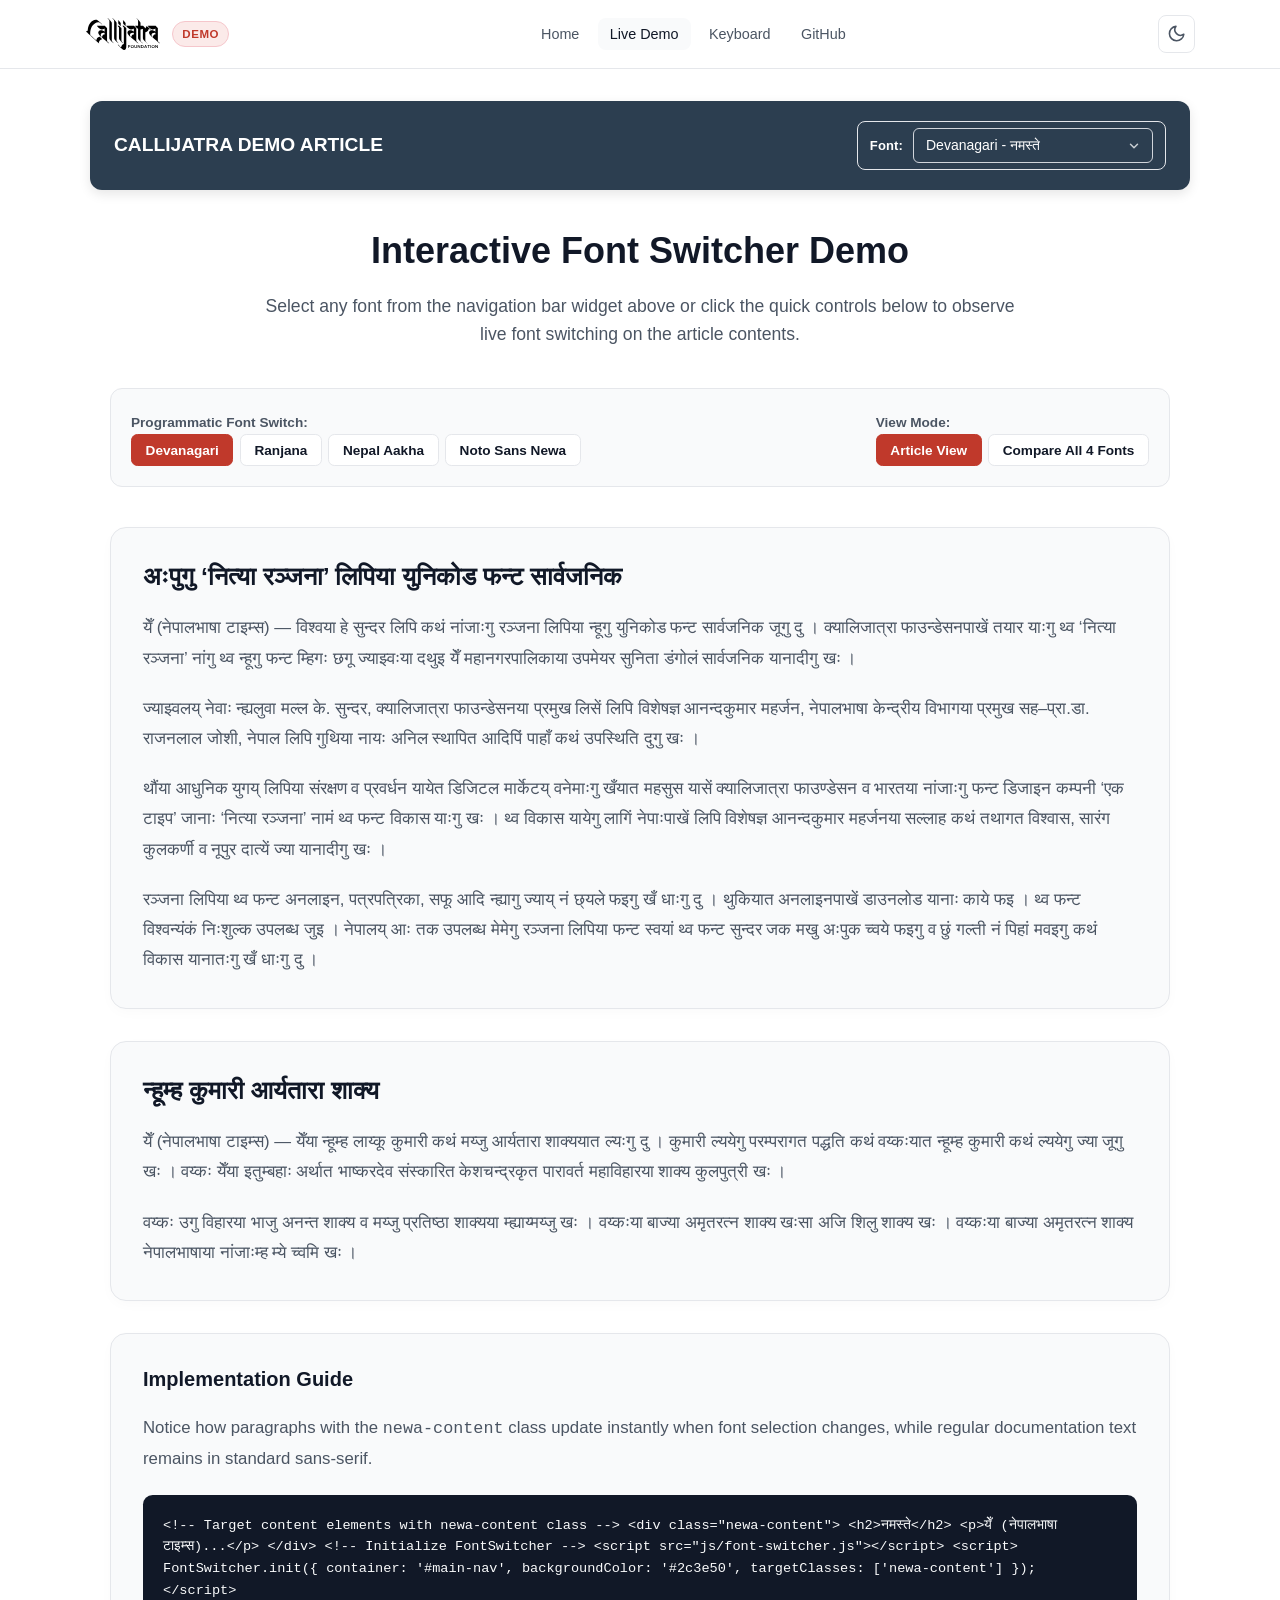
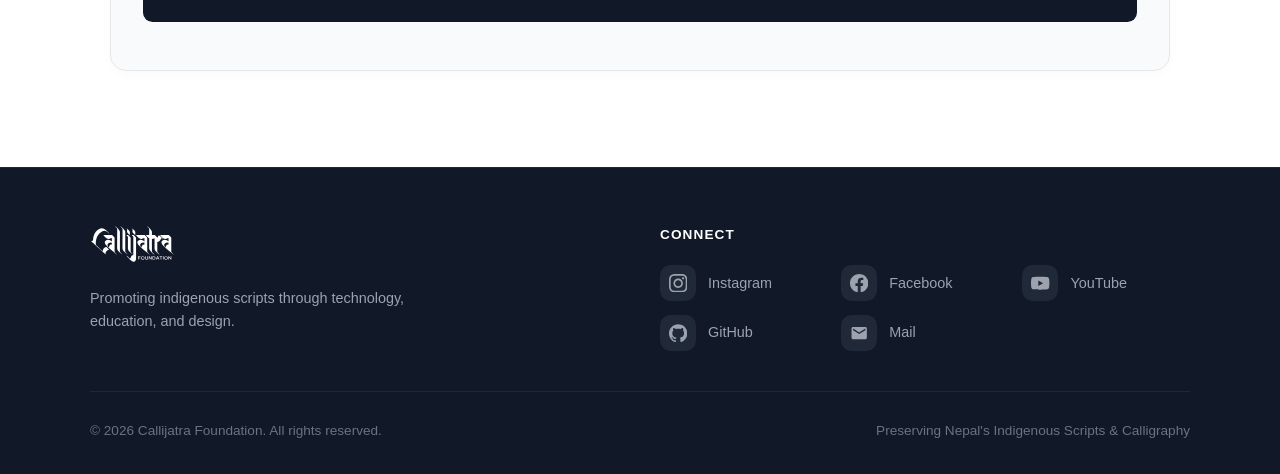
==== commit 2809de35: "Fix dark/light mode icon toggle and code snippet container button nesting" ====
--- a/demo/index.html
+++ b/demo/index.html
@@ -26,6 +26,12 @@
     .hidden {
       display: none !important;
     }
+
+    /* CSS Dark/Light Mode Icon Toggle */
+    html.dark #icon-sun { display: block !important; }
+    html.dark #icon-moon { display: none !important; }
+    html:not(.dark) #icon-sun { display: none !important; }
+    html:not(.dark) #icon-moon { display: block !important; }
 
     :root {
       --font-sans: -apple-system, BlinkMacSystemFont, "Segoe UI", Roboto, sans-serif;
@@ -96,8 +102,22 @@
       display: flex;
       align-items: center;
       gap: 0.6rem;
+      color: var(--text-main);
+    }
+    .brand-logo-img-link {
+      display: flex;
+      align-items: center;
       text-decoration: none;
-      color: var(--text-main);
+      transition: opacity 0.2s;
+    }
+    .brand-logo-img-link:hover {
+      opacity: 0.85;
+    }
+    .brand-title-link {
+      display: flex;
+      align-items: center;
+      text-decoration: none;
+      color: inherit;
     }
     .brand-logo img {
       height: 2.25rem;
@@ -490,10 +510,14 @@
   <!-- STICKY NAVBAR -->
   <header class="navbar">
     <div class="nav-container">
-      <a href="../index.html" class="brand-logo">
-        <img src="images/callijatra_logo.svg" alt="Callijatra Foundation Logo">
-        <span class="brand-badge">Demo</span>
-      </a>
+      <div class="brand-logo">
+        <a href="https://callijatra.github.io" target="_blank" rel="noopener noreferrer" title="Callijatra Foundation Webpage" class="brand-logo-img-link">
+          <img src="images/callijatra_logo.svg" alt="Callijatra Foundation Logo">
+        </a>
+        <a href="../index.html" class="brand-title-link" title="Font Switcher Home">
+          <span class="brand-badge">Demo</span>
+        </a>
+      </div>
 
       <!-- Desktop links -->
       <ul class="nav-links-desktop">
--- a/demo/css/font-switcher.css
+++ b/demo/css/font-switcher.css
@@ -1,37 +1,47 @@
-/* Font Switcher Widget Styles */
+/* Font Switcher Widget Styles - Callijatra Foundation */
+
+/* Utility class for hiding elements */
+.hidden {
+  display: none !important;
+}
 
 /* Nithya Ranjana font definitions */
 @font-face {
   font-family: 'NithyaRanjana';
-  src:  url('https://cdn.staticdelivr.com/gh/callijatra/nithya-ranjana-webfont1/main/fonts/NithyaRanjanaDU-Regular.otf') format('otf'),
-        url('https://cdn.staticdelivr.com/gh/callijatra/nithya-ranjana-webfont1/main/fonts/NithyaRanjanaDU-Regular.woff2') format('woff2'),
-        url('https://cdn.staticdelivr.com/gh/callijatra/nithya-ranjana-webfont1/main/fonts/NithyaRanjanaDU-Regular.woff') format('woff');
-  font-weight: 100;
+  src: url('https://cdn.jsdelivr.net/gh/callijatra/nithya-ranjana-webfont1@main/fonts/NithyaRanjanaDU-Regular.woff2') format('woff2'),
+       url('https://cdn.jsdelivr.net/gh/callijatra/nithya-ranjana-webfont1@main/fonts/NithyaRanjanaDU-Regular.woff') format('woff'),
+       url('https://cdn.jsdelivr.net/gh/callijatra/nithya-ranjana-webfont1@main/fonts/NithyaRanjanaDU-Regular.otf') format('opentype');
+  font-weight: 400;
+  font-style: normal;
   font-display: swap;
 }
-/* Nepa Aakha font */
+
+/* Nepal Aakha font */
 @font-face {
   font-family: 'NewaAakha';
-  src:  url('https://cdn.staticdelivr.com/gh/dibeshpradhan/newa-font-switch-widget/main/demo/font/NEPAL%20AAKHA.otf') format('otf'),
-        url('https://cdn.staticdelivr.com/gh/dibeshpradhan/newa-font-switch-widget/main/demo/font/NEPAL%20AAKHA.woff') format('woff'),
-        url('https://cdn.staticdelivr.com/gh/dibeshpradhan/newa-font-switch-widget/main/demo/font/NEPAL%20AAKHA.woff2') format('woff2');
-  font-weight: 100;
+  src: url('../font/NEPAL%20AAKHA.woff2') format('woff2'),
+       url('https://cdn.jsdelivr.net/gh/dibeshpradhan/newa-font-switch-widget@main/demo/font/NEPAL%20AAKHA.woff2') format('woff2'),
+       url('https://cdn.jsdelivr.net/gh/dibeshpradhan/newa-font-switch-widget@main/demo/font/NEPAL%20AAKHA.woff') format('woff');
+  font-weight: 400;
+  font-style: normal;
   font-display: swap;
 }
-/* Noto Sans Newa is loaded via Google Fonts link in JavaScript */
 
 /* Widget container - base styles */
 .font-switcher-container {
-  display: flex;
+  display: inline-flex;
   align-items: center;
-  gap: 8px;
+  gap: 10px;
   background: #ffffff;
-  border: 1px solid #e0e0e0;
-  border-radius: 6px;
-  padding: 8px 12px;
-  font-family: -apple-system, BlinkMacSystemFont, 'Segoe UI', Roboto, Oxygen, Ubuntu, Cantarell, sans-serif;
+  border: 1px solid #e5e7eb;
+  border-radius: 8px;
+  padding: 6px 12px;
+  font-family: -apple-system, BlinkMacSystemFont, "Segoe UI", Roboto, sans-serif;
   font-size: 14px;
   line-height: 1.5;
+  color: #1f2937;
+  transition: background-color 0.2s, border-color 0.2s, box-shadow 0.2s;
+  user-select: none;
 }
 
 /* Fixed positioning (default - top-right corner) */
@@ -40,7 +50,16 @@
   top: 20px;
   right: 20px;
   z-index: 10000;
-  box-shadow: 0 2px 8px rgba(0, 0, 0, 0.1);
+  box-shadow: 0 4px 16px rgba(0, 0, 0, 0.12);
+}
+
+/* Fixed positioning - bottom-right corner */
+.font-switcher-fixed-bottom {
+  position: fixed;
+  bottom: 20px;
+  right: 20px;
+  z-index: 10000;
+  box-shadow: 0 4px 16px rgba(0, 0, 0, 0.16);
 }
 
 /* Inline placement (when inserted into a custom container) */
@@ -48,112 +67,186 @@
   position: relative;
   display: inline-flex;
   box-shadow: none;
-  flex-shrink: 0; /* Prevent shrinking in flex containers */
+  flex-shrink: 0;
 }
 
 /* Widget label */
 .font-switcher-label {
-  color: #333;
-  font-weight: 500;
+  color: inherit;
+  font-weight: 600;
   margin: 0;
   white-space: nowrap;
+  font-size: 13px;
+  letter-spacing: 0.01em;
 }
 
 /* Custom dropdown */
 .font-switcher-dropdown {
   position: relative;
-  min-width: 260px;
+  min-width: 240px;
 }
 
 .font-switcher-selected {
-  padding: 6px 28px 6px 10px;
-  border: 1px solid #d0d0d0;
-  border-radius: 4px;
+  padding: 6px 32px 6px 12px;
+  border: 1px solid #d1d5db;
+  border-radius: 6px;
   background: #ffffff;
-  color: #333;
+  color: #111827;
   font-size: 14px;
   cursor: pointer;
   white-space: nowrap;
   overflow: hidden;
   text-overflow: ellipsis;
-  transition: border-color 0.2s, box-shadow 0.2s;
+  transition: border-color 0.2s, box-shadow 0.2s, background-color 0.2s;
+  display: flex;
+  align-items: center;
+  gap: 6px;
 }
 
 .font-switcher-selected::after {
   content: '';
   position: absolute;
-  right: 10px;
+  right: 12px;
   top: 50%;
+  width: 14px;
+  height: 14px;
   transform: translateY(-50%);
-  border: 5px solid transparent;
-  border-top-color: #666;
+  background-color: currentColor;
+  mask: url("data:image/svg+xml,%3Csvg xmlns='http://www.w3.org/2000/svg' viewBox='0 0 24 24' fill='none' stroke='black' stroke-width='2.5' stroke-linecap='round' stroke-linejoin='round'%3E%3Cpath d='M6 9l6 6 6-6'/%3E%3C/svg%3E") center/contain no-repeat;
+  -webkit-mask: url("data:image/svg+xml,%3Csvg xmlns='http://www.w3.org/2000/svg' viewBox='0 0 24 24' fill='none' stroke='black' stroke-width='2.5' stroke-linecap='round' stroke-linejoin='round'%3E%3Cpath d='M6 9l6 6 6-6'/%3E%3C/svg%3E") center/contain no-repeat;
+  transition: transform 0.25s cubic-bezier(0.4, 0, 0.2, 1), opacity 0.2s;
+  opacity: 0.75;
 }
 
 .font-switcher-open .font-switcher-selected::after {
-  border-top-color: transparent;
-  border-bottom-color: #666;
-  transform: translateY(-80%);
+  transform: translateY(-50%) rotate(180deg);
+  opacity: 1;
 }
 
 .font-switcher-selected:hover {
-  border-color: #999;
-}
-
-.font-switcher-dropdown:focus .font-switcher-selected {
-  border-color: #4a90e2;
-  box-shadow: 0 0 0 3px rgba(74, 144, 226, 0.1);
+  border-color: #c0392b;
+}
+
+.font-switcher-dropdown:focus-visible .font-switcher-selected,
+.font-switcher-selected:focus {
+  outline: none;
+  border-color: #c0392b;
+  box-shadow: 0 0 0 3px rgba(192, 57, 43, 0.2);
 }
 
 .font-switcher-options {
   display: none;
   position: absolute;
-  top: 100%;
+  top: calc(100% + 6px);
   left: 0;
   right: 0;
-  margin-top: 4px;
   background: #ffffff;
-  border: 1px solid #d0d0d0;
-  border-radius: 4px;
-  box-shadow: 0 4px 12px rgba(0, 0, 0, 0.15);
+  border: 1px solid #e5e7eb;
+  border-radius: 8px;
+  box-shadow: 0 10px 25px -5px rgba(0, 0, 0, 0.15), 0 8px 10px -6px rgba(0, 0, 0, 0.1);
   z-index: 10001;
   overflow: hidden;
+  padding: 4px 0;
+}
+
+/* Upward Dropdown for Bottom Placement */
+.font-switcher-fixed-bottom .font-switcher-options,
+.font-switcher-drop-up .font-switcher-options {
+  top: auto;
+  bottom: calc(100% + 6px);
+  box-shadow: 0 -10px 25px -5px rgba(0, 0, 0, 0.2), 0 -8px 10px -6px rgba(0, 0, 0, 0.1);
 }
 
 .font-switcher-open .font-switcher-options {
   display: block;
+  animation: fontSwitcherFadeIn 0.15s ease-out;
+}
+
+.font-switcher-fixed-bottom.font-switcher-open .font-switcher-options,
+.font-switcher-drop-up.font-switcher-open .font-switcher-options {
+  animation: fontSwitcherFadeUp 0.15s ease-out;
+}
+
+@keyframes fontSwitcherFadeIn {
+  from { opacity: 0; transform: translateY(-4px); }
+  to { opacity: 1; transform: translateY(0); }
+}
+
+@keyframes fontSwitcherFadeUp {
+  from { opacity: 0; transform: translateY(4px); }
+  to { opacity: 1; transform: translateY(0); }
 }
 
 .font-switcher-option {
   display: flex;
   justify-content: space-between;
   align-items: center;
-  padding: 8px 12px;
+  padding: 8px 14px;
   cursor: pointer;
-  transition: background-color 0.15s;
+  transition: background-color 0.15s, color 0.15s;
   gap: 12px;
 }
 
 .font-switcher-option:hover {
-  background: #f0f4ff;
+  background: #fbeae9;
+  color: #c0392b;
 }
 
 .font-switcher-option-active {
-  background: #e8f0fe;
+  background: #fbeae9;
+  font-weight: 600;
+  color: #c0392b;
+  border-left: 3px solid #c0392b;
+  padding-left: 11px;
 }
 
 .font-switcher-option-name {
   font-size: 13px;
-  color: #333;
+  color: inherit;
   white-space: nowrap;
 }
 
 .font-switcher-option-preview {
   font-size: 16px;
-  color: #555;
+  color: inherit;
+  opacity: 0.8;
   white-space: nowrap;
 }
 
-/* Font utility classes (for manual application if needed) */
+.font-switcher-option:hover .font-switcher-option-preview,
+.font-switcher-option-active .font-switcher-option-preview {
+  color: #c0392b;
+  opacity: 1;
+}
+
+/* Dark Theme Dropdown Options */
+html.dark .font-switcher-options {
+  background: #111827;
+  border-color: #1f2937;
+  color: #f9fafb;
+}
+
+html.dark .font-switcher-option:hover {
+  background: rgba(255, 255, 255, 0.08);
+  color: #f87171;
+}
+
+html.dark .font-switcher-option-active {
+  background: rgba(255, 255, 255, 0.12);
+  color: #f87171;
+  border-left: 3px solid #ef4444;
+}
+
+html.dark .font-switcher-option-preview {
+  color: #9ca3af;
+}
+
+html.dark .font-switcher-option:hover .font-switcher-option-preview,
+html.dark .font-switcher-option-active .font-switcher-option-preview {
+  color: #f87171;
+}
+
+/* Font utility classes */
 .font-switcher-ranjana {
   font-family: 'NithyaRanjana', sans-serif !important;
 }
@@ -164,87 +257,121 @@
 
 .font-switcher-notoNewa {
   font-family: 'Noto Sans Newa', sans-serif !important;
+}
+
+/* Dark mode & .dark class support */
+html.dark .font-switcher-container,
+.dark .font-switcher-container {
+  background: #111827;
+  border-color: #1f2937;
+  color: #f9fafb;
+}
+
+html.dark .font-switcher-label,
+.dark .font-switcher-label {
+  color: #e5e7eb;
+}
+
+html.dark .font-switcher-selected,
+.dark .font-switcher-selected {
+  background: #1f2937;
+  border-color: #374151;
+  color: #f9fafb;
+}
+
+html.dark .font-switcher-selected:hover,
+.dark .font-switcher-selected:hover {
+  border-color: #e8877f;
+}
+
+html.dark .font-switcher-selected::after,
+.dark .font-switcher-selected::after {
+  border-top-color: #9ca3af;
+}
+
+html.dark .font-switcher-open .font-switcher-selected::after,
+.dark .font-switcher-open .font-switcher-selected::after {
+  border-bottom-color: #e8877f;
+}
+
+html.dark .font-switcher-options,
+.dark .font-switcher-options {
+  background: #111827;
+  border-color: #1f2937;
+  box-shadow: 0 10px 25px -5px rgba(0, 0, 0, 0.5);
+}
+
+html.dark .font-switcher-option,
+.dark .font-switcher-option {
+  color: #e5e7eb;
+}
+
+html.dark .font-switcher-option:hover,
+.dark .font-switcher-option:hover {
+  background: #3b1212;
+  color: #e8877f;
+}
+
+html.dark .font-switcher-option-active,
+.dark .font-switcher-option-active {
+  background: #3b1212;
+  color: #e8877f;
+  border-left-color: #e8877f;
+}
+
+html.dark .font-switcher-option-preview,
+.dark .font-switcher-option-preview {
+  color: #9ca3af;
+}
+
+html.dark .font-switcher-option:hover .font-switcher-option-preview,
+html.dark .font-switcher-option-active .font-switcher-option-preview,
+.dark .font-switcher-option:hover .font-switcher-option-preview,
+.dark .font-switcher-option-active .font-switcher-option-preview {
+  color: #e8877f;
+}
+
+/* System dark mode media query fallback */
+@media (prefers-color-scheme: dark) {
+  :root:not(.light) .font-switcher-container {
+    background: #111827;
+    border-color: #1f2937;
+    color: #f9fafb;
+  }
+  :root:not(.light) .font-switcher-selected {
+    background: #1f2937;
+    border-color: #374151;
+    color: #f9fafb;
+  }
+  :root:not(.light) .font-switcher-options {
+    background: #111827;
+    border-color: #1f2937;
+  }
+  :root:not(.light) .font-switcher-option {
+    color: #e5e7eb;
+  }
+  :root:not(.light) .font-switcher-option:hover,
+  :root:not(.light) .font-switcher-option-active {
+    background: #3b1212;
+    color: #e8877f;
+  }
 }
 
 /* Responsive adjustments */
 @media (max-width: 768px) {
   .font-switcher-fixed {
-    top: 10px;
-    right: 10px;
-  }
-
+    top: 12px;
+    right: 12px;
+  }
   .font-switcher-container {
-    padding: 6px 10px;
+    padding: 5px 10px;
     font-size: 13px;
   }
-
   .font-switcher-dropdown {
-    min-width: 200px;
-  }
-
+    min-width: 190px;
+  }
   .font-switcher-selected {
-    padding: 5px 24px 5px 8px;
+    padding: 5px 26px 5px 10px;
     font-size: 13px;
   }
 }
-
-/* High contrast mode support */
-@media (prefers-contrast: high) {
-  .font-switcher-container {
-    border-width: 2px;
-    border-color: #000;
-  }
-
-  .font-switcher-selected {
-    border-width: 2px;
-  }
-}
-
-/* Dark mode support */
-@media (prefers-color-scheme: dark) {
-  .font-switcher-container {
-    background: #2d2d2d;
-    border-color: #444;
-    color: #e0e0e0;
-  }
-
-  .font-switcher-label {
-    color: #e0e0e0;
-  }
-
-  .font-switcher-selected {
-    background: #2d2d2d;
-    border-color: #555;
-    color: #e0e0e0;
-  }
-
-  .font-switcher-selected:hover {
-    border-color: #777;
-  }
-
-  .font-switcher-selected::after {
-    border-top-color: #aaa;
-  }
-
-  .font-switcher-options {
-    background: #2d2d2d;
-    border-color: #555;
-  }
-
-  .font-switcher-option:hover {
-    background: #3a3a3a;
-  }
-
-  .font-switcher-option-active {
-    background: #404040;
-  }
-
-  .font-switcher-option-name {
-    color: #e0e0e0;
-  }
-
-  .font-switcher-option-preview {
-    color: #ccc;
-  }
-}
-
